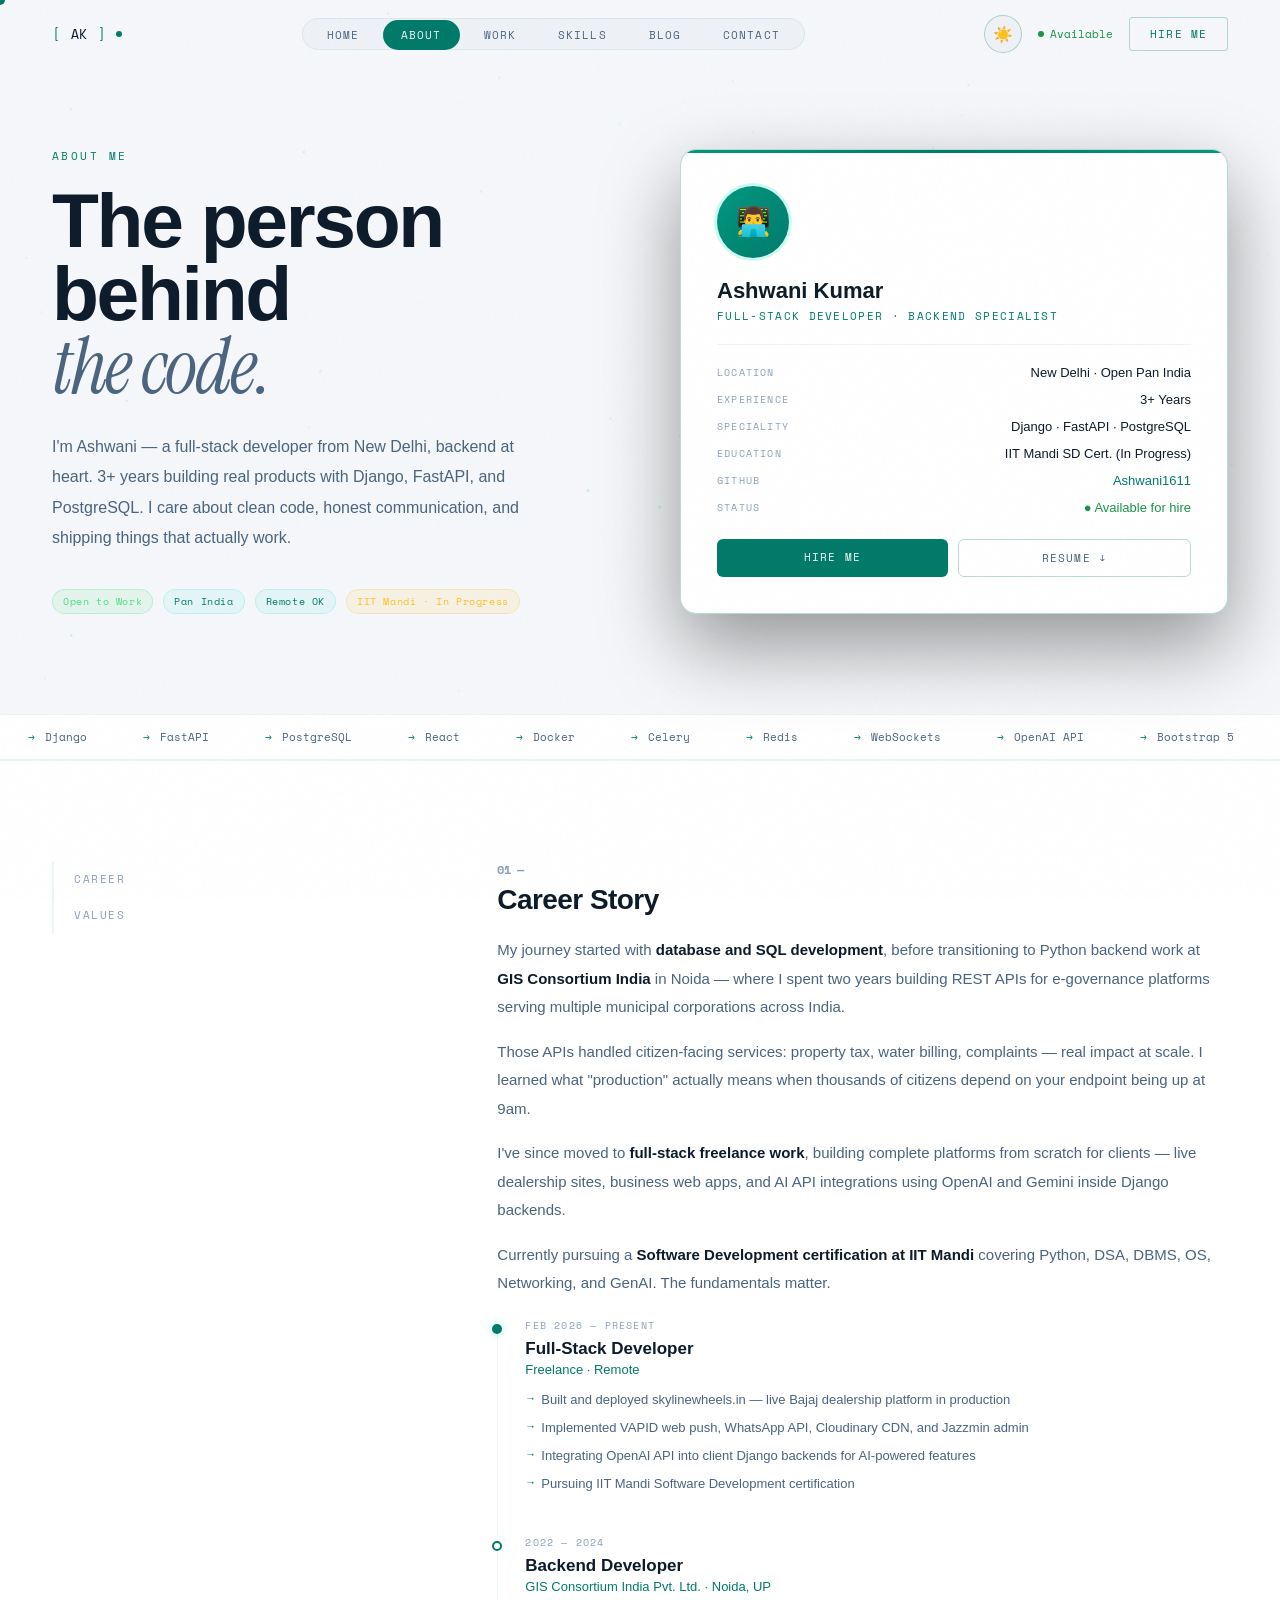
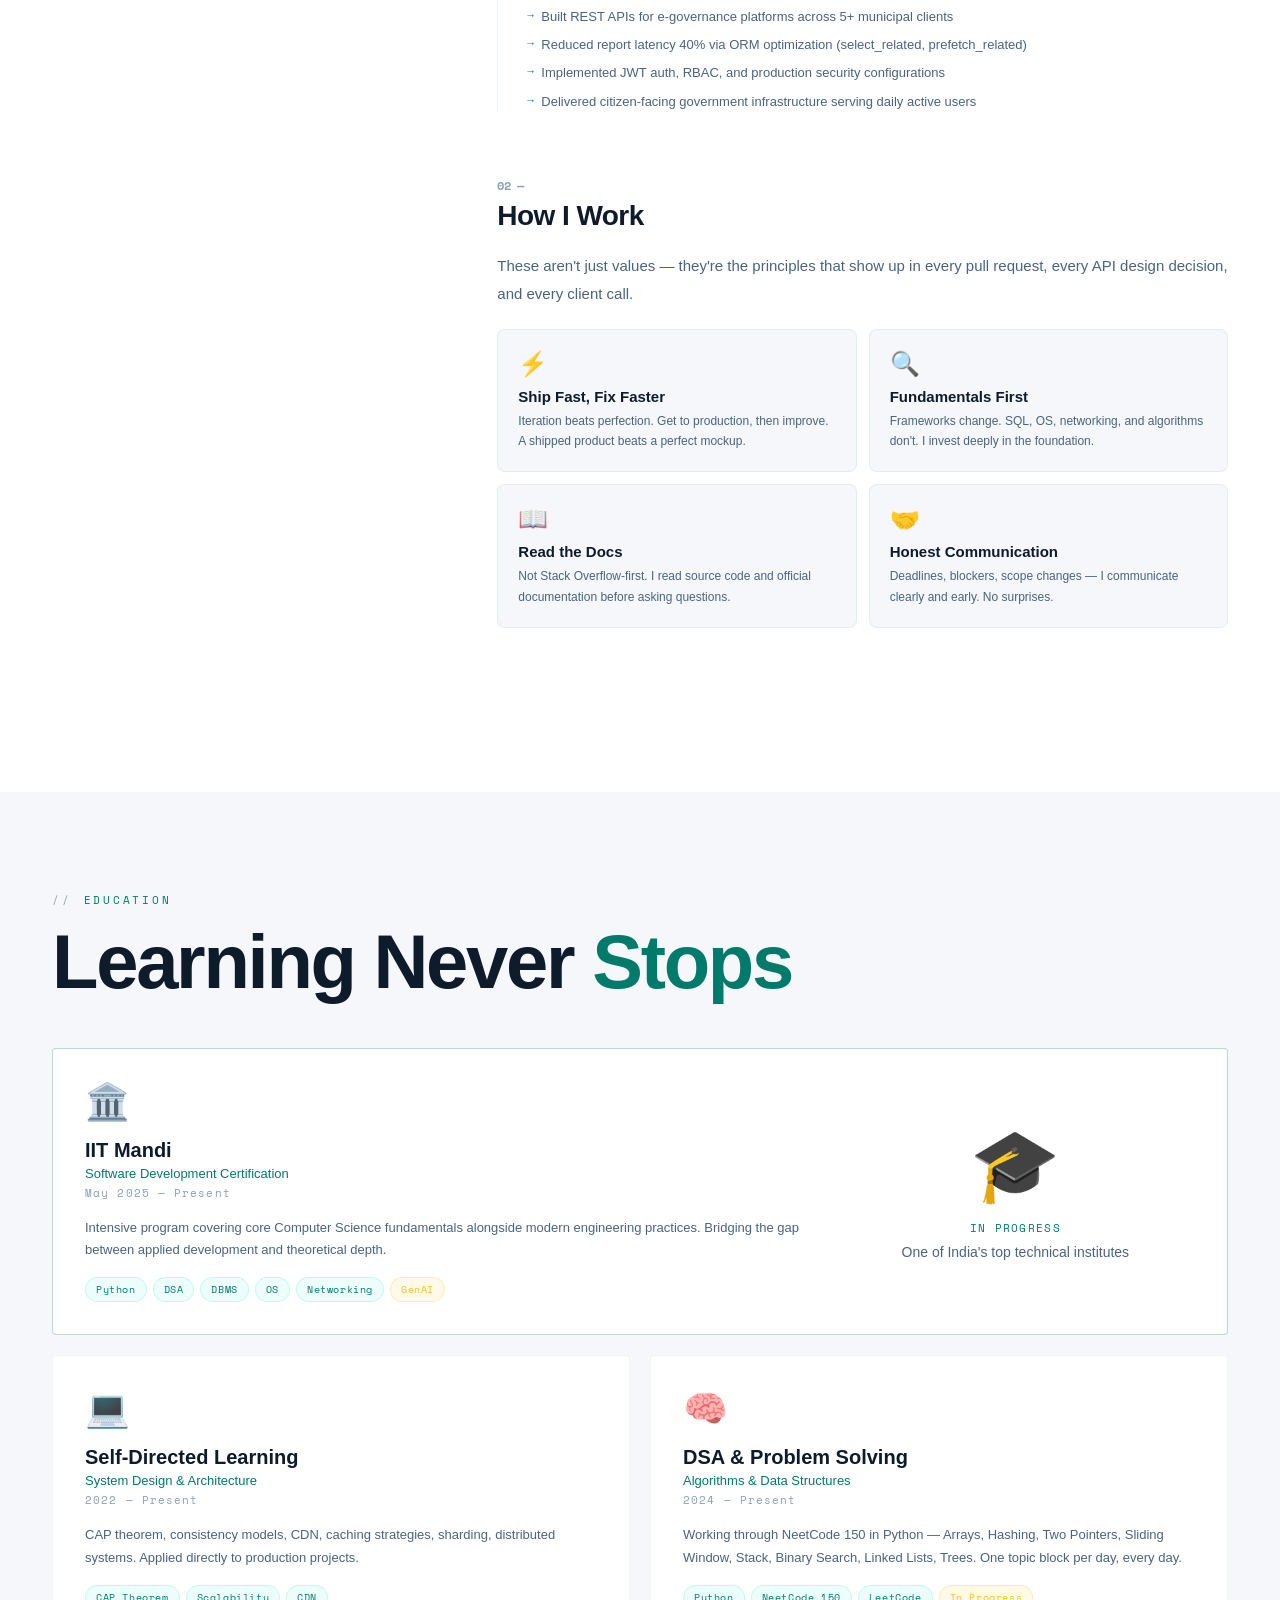
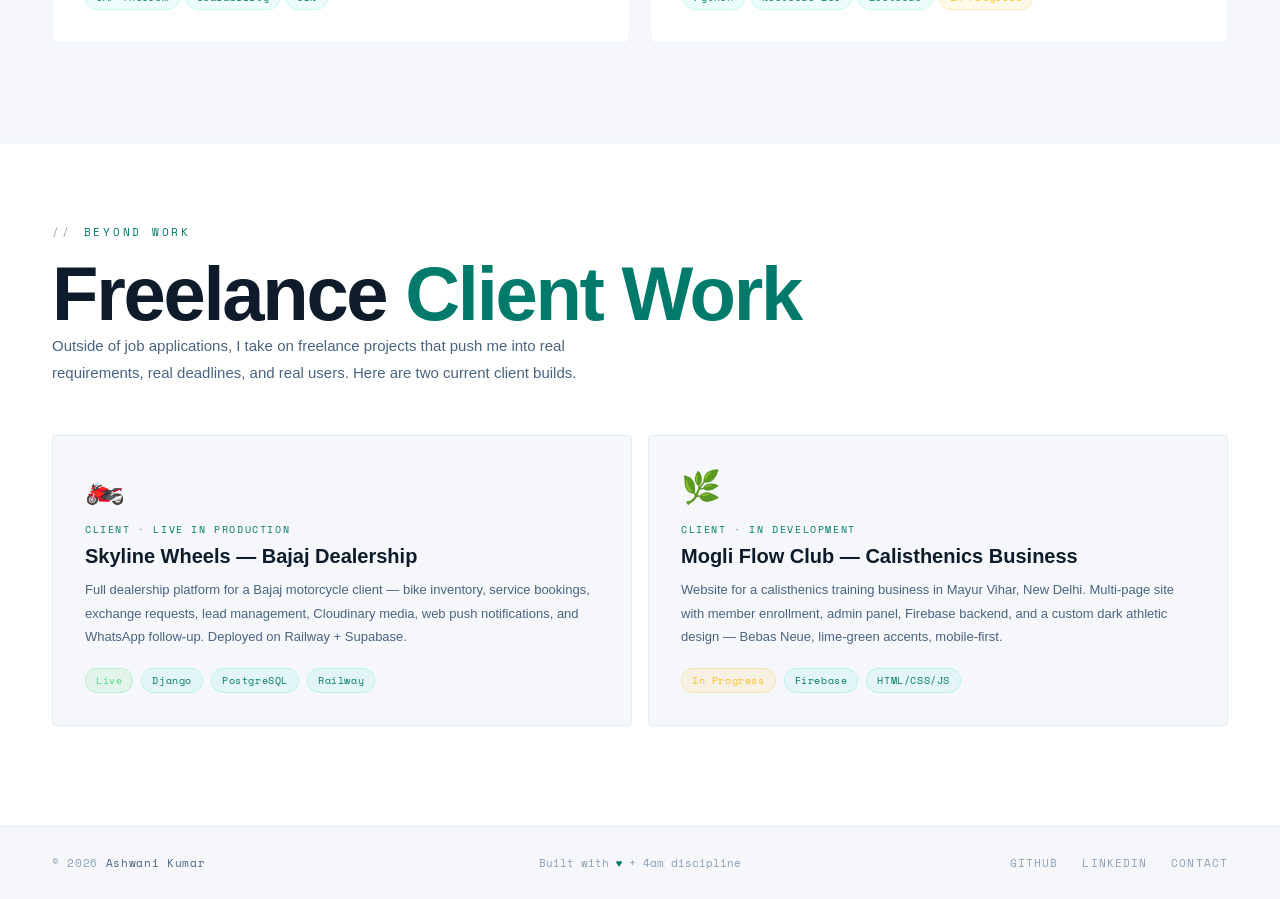
==== frontend/about.html @ ec97e27f "fix: add frontend files properly" ====
<!DOCTYPE html>
<html lang="en">
<head>
<meta charset="UTF-8">
<meta name="viewport" content="width=device-width,initial-scale=1.0">
<title>About — Ashwani Kumar</title>
<link rel="stylesheet" href="style.css">
<style>
main { position:relative; z-index:1; padding-top:68px; }

/* HERO */
#about-hero {
  padding:80px 52px 100px;
  display:grid; grid-template-columns:1fr 1fr;
  gap:80px; align-items:center;
  max-width:1300px; margin:0 auto;
  position:relative;
}
.about-hero-left .eyebrow {
  font-family:var(--font-mono); font-size:11px; color:var(--cyan);
  letter-spacing:.22em; text-transform:uppercase;
  margin-bottom:20px;
  opacity:0; animation:fadeUp .6s .1s forwards;
}
.about-hero-left h1 {
  font-family:var(--font-head); font-size:clamp(48px,6vw,78px);
  font-weight:900; line-height:.95; letter-spacing:-.03em;
  margin-bottom:28px;
  opacity:0; animation:fadeUp .7s .2s forwards;
}
.about-hero-left h1 .s {
  font-family:var(--font-serif); font-style:italic;
  font-weight:400; color:var(--text2);
}
.about-hero-left .lead {
  font-size:16px; color:var(--text2); line-height:1.9;
  margin-bottom:36px; max-width:480px;
  opacity:0; animation:fadeUp .7s .35s forwards;
}
.about-badges {
  display:flex; gap:10px; flex-wrap:wrap;
  opacity:0; animation:fadeUp .7s .5s forwards;
}

/* PROFILE CARD */
.profile-card {
  background:var(--c1); border:1px solid var(--border2);
  border-radius:16px; padding:36px;
  box-shadow:0 32px 80px rgba(0,0,0,.4);
  opacity:0; animation:fadeUp .9s .3s forwards;
  position:relative; overflow:hidden;
}
.profile-card::before {
  content:''; position:absolute; top:0; left:0; right:0; height:3px;
  background:linear-gradient(90deg,var(--cyan2),var(--cyan),var(--cyan2));
}
.profile-avatar {
  width:72px; height:72px; border-radius:50%;
  background:linear-gradient(135deg,var(--cyan2),var(--cyan));
  display:flex; align-items:center; justify-content:center;
  font-size:28px; margin-bottom:20px;
  box-shadow:0 0 0 3px rgba(0,229,192,.2);
}
.profile-name { font-family:var(--font-head); font-size:22px; font-weight:800; margin-bottom:4px; }
.profile-role { font-family:var(--font-mono); font-size:11px; color:var(--cyan); letter-spacing:.12em; margin-bottom:20px; }
.profile-divider { height:1px; background:var(--border3); margin:20px 0; }
.profile-row {
  display:flex; justify-content:space-between; align-items:center;
  margin-bottom:12px;
}
.profile-row .lbl { font-family:var(--font-mono); font-size:10px; color:var(--text3); letter-spacing:.12em; text-transform:uppercase; }
.profile-row .val { font-size:13px; color:var(--text); }
.profile-row .val a { color:var(--cyan); text-decoration:none; }
.profile-actions { display:flex; gap:10px; margin-top:24px; }
.profile-btn {
  flex:1; font-family:var(--font-mono); font-size:11px;
  letter-spacing:.1em; text-transform:uppercase;
  text-decoration:none; text-align:center; padding:10px;
  border-radius:6px; transition:.2s;
}
.profile-btn.primary { background:var(--cyan); color:var(--c0); }
.profile-btn.primary:hover { background:#fff; }
.profile-btn.secondary { border:1px solid var(--border2); color:var(--text2); }
.profile-btn.secondary:hover { border-color:var(--cyan); color:var(--cyan); }

/* STORY */
#story {
  padding:100px 52px;
  background:var(--c1);
  border-top:1px solid var(--border3);
}
.story-inner { max-width:1300px; margin:0 auto; display:grid; grid-template-columns:1fr 2fr; gap:80px; align-items:start; }
.story-nav { position:sticky; top:100px; }
.story-nav-item {
  font-family:var(--font-mono); font-size:11px; color:var(--text3);
  letter-spacing:.14em; text-transform:uppercase;
  padding:10px 0 10px 20px;
  border-left:2px solid var(--border3);
  cursor:none; transition:color .2s, border-color .2s;
  display:block; text-decoration:none;
}
.story-nav-item.active, .story-nav-item:hover { color:var(--cyan); border-color:var(--cyan); }

.story-content .block { margin-bottom:64px; }
.story-content .block-title {
  font-family:var(--font-head); font-size:28px; font-weight:800;
  margin-bottom:20px; letter-spacing:-.02em;
}
.story-content .block-title .num {
  font-family:var(--font-mono); font-size:12px; color:var(--text3);
  display:block; margin-bottom:6px;
}
.story-content p { font-size:15px; color:var(--text2); line-height:1.9; margin-bottom:16px; }
.story-content strong { color:var(--text); }


/* TIMELINE */
.exp-timeline { position:relative; padding-left:28px; margin-top:20px; }
.exp-timeline::before {
  content:''; position:absolute; left:0; top:8px; bottom:0;
  width:1px; background:var(--border3);
}
.exp-item { position:relative; margin-bottom:40px; }
.exp-item::before {
  content:''; position:absolute; left:-33px; top:6px;
  width:10px; height:10px; border-radius:50%;
  background:var(--c1); border:2px solid var(--cyan);
}
.exp-item.current::before { background:var(--cyan); box-shadow:0 0 10px rgba(0,229,192,.4); }
.exp-meta   { font-family:var(--font-mono); font-size:10px; color:var(--text3); letter-spacing:.12em; margin-bottom:6px; }
.exp-title  { font-family:var(--font-head); font-size:17px; font-weight:700; margin-bottom:3px; }
.exp-company{ font-size:13px; color:var(--cyan); margin-bottom:12px; }
.exp-points { list-style:none; display:flex; flex-direction:column; gap:6px; }
.exp-points li {
  font-size:13px; color:var(--text2); line-height:1.7;
  padding-left:16px; position:relative;
}
.exp-points li::before { content:'→'; position:absolute; left:0; color:var(--cyan); font-size:11px; }

/* VALUES */
.values-grid { display:grid; grid-template-columns:1fr 1fr; gap:12px; margin-top:20px; }
.value-card {
  background:var(--c0); border:1px solid var(--border3);
  padding:20px; border-radius:8px;
  transition:border-color .3s, transform .3s var(--ease);
}
.value-card:hover { border-color:var(--border2); transform:translateY(-2px); }
.value-icon  { font-size:24px; margin-bottom:10px; }
.value-title { font-family:var(--font-head); font-size:15px; font-weight:700; margin-bottom:6px; }
.value-desc  { font-size:12px; color:var(--text2); line-height:1.7; }

/* EDUCATION */
#education {
  padding:100px 52px;
  max-width:1300px; margin:0 auto;
}
.edu-grid { display:grid; grid-template-columns:1fr 1fr; gap:20px; margin-top:48px; }
.edu-card {
  background:var(--c1); border:1px solid var(--border3);
  padding:32px; position:relative; overflow:hidden;
  border-radius:4px;
  transition:border-color .3s, transform .3s var(--ease);
}
.edu-card:hover { border-color:var(--border2); transform:translateY(-3px); }
.edu-card.featured {
  border-color:var(--border2); grid-column:span 2;
  display:grid; grid-template-columns:2fr 1fr;
  gap:32px; align-items:center;
}
.edu-card::after {
  content:''; position:absolute; bottom:0; left:0; right:0; height:2px;
  background:linear-gradient(90deg,var(--cyan2),var(--cyan));
  transform:scaleX(0); transform-origin:left;
  transition:transform .4s var(--ease);
}
.edu-card:hover::after { transform:scaleX(1); }
.edu-logo    { font-size:36px; margin-bottom:16px; }
.edu-inst    { font-family:var(--font-head); font-size:20px; font-weight:800; margin-bottom:4px; }
.edu-degree  { font-size:13px; color:var(--cyan); margin-bottom:4px; }
.edu-year    { font-family:var(--font-mono); font-size:11px; color:var(--text3); letter-spacing:.1em; margin-bottom:16px; }
.edu-desc    { font-size:13px; color:var(--text2); line-height:1.7; }
.edu-subjects{ display:flex; flex-wrap:wrap; gap:6px; margin-top:16px; }

/* BEYOND CODE — freelance client projects ---------------------------------- */
#beyond {
  padding:80px 52px 100px;
  background:var(--c1);
  border-top:1px solid var(--border3);
}
.beyond-inner { max-width:1300px; margin:0 auto; }
.beyond-grid  { display:grid; grid-template-columns:1fr 1fr; gap:16px; margin-top:48px; }
.beyond-card  {
  background:var(--c0); border:1px solid var(--border3);
  padding:32px; border-radius:4px;
  transition:border-color .3s, transform .3s var(--ease);
  position:relative; overflow:hidden;
}
.beyond-card::before {
  content:''; position:absolute; top:0; left:0; right:0; height:2px;
  background:linear-gradient(90deg, transparent, var(--cyan), transparent);
  transform:scaleX(0); transform-origin:left;
  transition:transform .4s var(--ease);
}
.beyond-card:hover::before { transform:scaleX(1); }
.beyond-card:hover { border-color:var(--border2); transform:translateY(-2px); }
.beyond-icon  { font-size:32px; margin-bottom:16px; }
.beyond-client{ font-family:var(--font-mono); font-size:10px; color:var(--cyan); letter-spacing:.16em; text-transform:uppercase; margin-bottom:8px; }
.beyond-title { font-family:var(--font-head); font-size:20px; font-weight:800; margin-bottom:10px; }
.beyond-desc  { font-size:13px; color:var(--text2); line-height:1.8; margin-bottom:20px; }

/* pill colour variants */
.pill.green { background:rgba(74,222,128,.1); color:#4ade80; border-color:rgba(74,222,128,.25); }
.pill.amber { background:rgba(251,191,36,.1); color:#fbbf24; border-color:rgba(251,191,36,.25); }

/* ── RESPONSIVE ── */
@media(max-width:1000px){
  #about-hero { grid-template-columns:1fr; }
  .story-inner { grid-template-columns:1fr; }
  .story-nav   { display:none; }
  .edu-grid    { grid-template-columns:1fr; }
  .edu-card.featured { grid-column:span 1; grid-template-columns:1fr; }
  .beyond-grid { grid-template-columns:1fr; }
  #about-hero,#story,#education,#beyond { padding-left:20px; padding-right:20px; }
  .values-grid { grid-template-columns:1fr; }
}
@keyframes fadeUp { from{opacity:0;transform:translateY(18px)} to{opacity:1;transform:none} }
</style>
</head>
<body>
<div id="cursor"></div>
<div id="cursor-ring"></div>
<div id="scroll-progress"></div>
<div id="page-transition"></div>
<div id="pt-label"></div>
<canvas id="bg-canvas"></canvas>

<nav id="nav">
  <a href="index.html" class="nav-logo">
    <span class="logo-bracket">[</span>AK<span class="logo-bracket">]</span>
    <div class="logo-dot"></div>
  </a>
  <ul class="nav-center">
    <li><a href="index.html">Home</a></li>
    <li><a href="about.html">About</a></li>
    <li><a href="work.html">Work</a></li>
    <li><a href="skills.html">Skills</a></li>
    <li><a href="blog.html">Blog</a></li>
    <li><a href="contact.html">Contact</a></li>
  </ul>
  <div class="nav-right">
    <span class="nav-avail">Available</span>
    <a href="contact.html" class="nav-hire">Hire Me</a>
  </div>
  <button class="nav-hamburger" id="hamburger" aria-label="Menu">
    <span></span><span></span><span></span>
  </button>
</nav>
<div id="mobile-menu">
  <a href="index.html">Home</a>
  <a href="about.html">About</a>
  <a href="work.html">Work</a>
  <a href="skills.html">Skills</a>
  <a href="blog.html">Blog</a>
  <a href="contact.html">Contact</a>
</div>

<main>

<!-- HERO -->
<section id="about-hero">
  <div class="about-hero-left">
    <div class="eyebrow">About Me</div>
    <h1>The person<br>behind<br><span class="s">the code.</span></h1>
    <p class="lead">
      I'm Ashwani — a full-stack developer from New Delhi, backend at heart.
      3+ years building real products with Django, FastAPI, and PostgreSQL.
      I care about clean code, honest communication, and shipping things that actually work.
    </p>
    <div class="about-badges">
      <span class="pill green">Open to Work</span>
      <span class="pill">Pan India</span>
      <span class="pill">Remote OK</span>
      <span class="pill amber">IIT Mandi · In Progress</span>
    </div>
  </div>

  <div class="profile-card">
    <div class="profile-avatar">👨‍💻</div>
    <div class="profile-name">Ashwani Kumar</div>
    <div class="profile-role">FULL-STACK DEVELOPER · BACKEND SPECIALIST</div>
    <div class="profile-divider"></div>
    <div class="profile-row"><span class="lbl">Location</span><span class="val">New Delhi · Open Pan India</span></div>
    <div class="profile-row"><span class="lbl">Experience</span><span class="val">3+ Years</span></div>
    <div class="profile-row"><span class="lbl">Speciality</span><span class="val">Django · FastAPI · PostgreSQL</span></div>
    <div class="profile-row"><span class="lbl">Education</span><span class="val">IIT Mandi SD Cert. (In Progress)</span></div>
    <div class="profile-row"><span class="lbl">GitHub</span><span class="val"><a href="https://github.com/Ashwani1611" target="_blank" rel="noopener">Ashwani1611</a></span></div>
    <div class="profile-row"><span class="lbl">Status</span><span class="val" style="color:var(--green)">● Available for hire</span></div>
    <div class="profile-actions">
      <a href="contact.html" class="profile-btn primary">Hire Me</a>
      <a href="#" class="profile-btn secondary" download>Resume ↓</a>
    </div>
  </div>
</section>

<!-- TICKER -->
<div class="ticker-wrap">
  <div class="ticker-track" id="ticker"></div>
</div>

<!-- STORY -->
<section id="story">
  <div class="story-inner">
    <nav class="story-nav reveal-left">
      <a href="#career"  class="story-nav-item active">Career</a>
      <a href="#values"  class="story-nav-item">Values</a>
    </nav>

    <div class="story-content">

      <!-- CAREER -->
      <div class="block reveal" id="career">
        <div class="block-title"><span class="num">01 —</span>Career Story</div>
        <p>My journey started with <strong>database and SQL development</strong>, before transitioning to Python backend work at <strong>GIS Consortium India</strong> in Noida — where I spent two years building REST APIs for e-governance platforms serving multiple municipal corporations across India.</p>
        <p>Those APIs handled citizen-facing services: property tax, water billing, complaints — real impact at scale. I learned what "production" actually means when thousands of citizens depend on your endpoint being up at 9am.</p>
        <p>I've since moved to <strong>full-stack freelance work</strong>, building complete platforms from scratch for clients — live dealership sites, business web apps, and AI API integrations using OpenAI and Gemini inside Django backends.</p>
        <p>Currently pursuing a <strong>Software Development certification at IIT Mandi</strong> covering Python, DSA, DBMS, OS, Networking, and GenAI. The fundamentals matter.</p>

        <div class="exp-timeline">
          <div class="exp-item current">
            <div class="exp-meta">FEB 2026 — PRESENT</div>
            <div class="exp-title">Full-Stack Developer</div>
            <div class="exp-company">Freelance · Remote</div>
            <ul class="exp-points">
              <li>Built and deployed skylinewheels.in — live Bajaj dealership platform in production</li>
              <li>Implemented VAPID web push, WhatsApp API, Cloudinary CDN, and Jazzmin admin</li>
              <li>Integrating OpenAI API into client Django backends for AI-powered features</li>
              <li>Pursuing IIT Mandi Software Development certification</li>
            </ul>
          </div>
          <div class="exp-item">
            <div class="exp-meta">2022 — 2024</div>
            <div class="exp-title">Backend Developer</div>
            <div class="exp-company">GIS Consortium India Pvt. Ltd. · Noida, UP</div>
            <ul class="exp-points">
              <li>Built REST APIs for e-governance platforms across 5+ municipal clients</li>
              <li>Reduced report latency 40% via ORM optimization (select_related, prefetch_related)</li>
              <li>Implemented JWT auth, RBAC, and production security configurations</li>
              <li>Delivered citizen-facing government infrastructure serving daily active users</li>
            </ul>
          </div>
        </div>
      </div>

      <!-- VALUES -->
      <div class="block reveal" id="values" data-delay="80">
        <div class="block-title"><span class="num">02 —</span>How I Work</div>
        <p>These aren't just values — they're the principles that show up in every pull request, every API design decision, and every client call.</p>
        <div class="values-grid">
          <div class="value-card">
            <div class="value-icon">⚡</div>
            <div class="value-title">Ship Fast, Fix Faster</div>
            <div class="value-desc">Iteration beats perfection. Get to production, then improve. A shipped product beats a perfect mockup.</div>
          </div>
          <div class="value-card">
            <div class="value-icon">🔍</div>
            <div class="value-title">Fundamentals First</div>
            <div class="value-desc">Frameworks change. SQL, OS, networking, and algorithms don't. I invest deeply in the foundation.</div>
          </div>
          <div class="value-card">
            <div class="value-icon">📖</div>
            <div class="value-title">Read the Docs</div>
            <div class="value-desc">Not Stack Overflow-first. I read source code and official documentation before asking questions.</div>
          </div>
          <div class="value-card">
            <div class="value-icon">🤝</div>
            <div class="value-title">Honest Communication</div>
            <div class="value-desc">Deadlines, blockers, scope changes — I communicate clearly and early. No surprises.</div>
          </div>
        </div>
      </div>

    </div>
  </div>
</section>

<!-- EDUCATION -->
<section id="education">
  <div class="section-tag reveal">Education</div>
  <h2 class="big-title reveal" data-delay="80">Learning Never <span class="c">Stops</span></h2>
  <div class="edu-grid">

    <div class="edu-card featured reveal">
      <div>
        <div class="edu-logo">🏛️</div>
        <div class="edu-inst">IIT Mandi</div>
        <div class="edu-degree">Software Development Certification</div>
        <div class="edu-year">May 2025 — Present</div>
        <div class="edu-desc">Intensive program covering core Computer Science fundamentals alongside modern engineering practices. Bridging the gap between applied development and theoretical depth.</div>
        <div class="edu-subjects">
          <span class="pill">Python</span>
          <span class="pill">DSA</span>
          <span class="pill">DBMS</span>
          <span class="pill">OS</span>
          <span class="pill">Networking</span>
          <span class="pill amber">GenAI</span>
        </div>
      </div>
      <div style="text-align:center; padding:20px;">
        <div style="font-size:72px; margin-bottom:12px;">🎓</div>
        <div style="font-family:var(--font-mono); font-size:11px; color:var(--cyan); letter-spacing:.12em;">IN PROGRESS</div>
        <div style="font-family:var(--font-head); font-size:14px; color:var(--text2); margin-top:8px;">One of India's top technical institutes</div>
      </div>
    </div>

    <div class="edu-card reveal" data-delay="80">
      <div class="edu-logo">💻</div>
      <div class="edu-inst">Self-Directed Learning</div>
      <div class="edu-degree">System Design & Architecture</div>
      <div class="edu-year">2022 — Present</div>
      <div class="edu-desc">CAP theorem, consistency models, CDN, caching strategies, sharding, distributed systems. Applied directly to production projects.</div>
      <div class="edu-subjects">
        <span class="pill">CAP Theorem</span>
        <span class="pill">Scalability</span>
        <span class="pill">CDN</span>
      </div>
    </div>

    <div class="edu-card reveal" data-delay="160">
      <div class="edu-logo">🧠</div>
      <div class="edu-inst">DSA & Problem Solving</div>
      <div class="edu-degree">Algorithms & Data Structures</div>
      <div class="edu-year">2024 — Present</div>
      <div class="edu-desc">Working through NeetCode 150 in Python — Arrays, Hashing, Two Pointers, Sliding Window, Stack, Binary Search, Linked Lists, Trees. One topic block per day, every day.</div>
      <div class="edu-subjects">
        <span class="pill">Python</span>
        <span class="pill">NeetCode 150</span>
        <span class="pill">LeetCode</span>
        <span class="pill amber">In Progress</span>
      </div>
    </div>

  </div>
</section>

<!-- BEYOND CODE — freelance client projects -->
<section id="beyond">
  <div class="beyond-inner">
    <div class="section-tag reveal">Beyond Work</div>
    <h2 class="big-title reveal" data-delay="80">Freelance <span class="c">Client Work</span></h2>
    <p class="reveal" data-delay="120" style="max-width:600px; font-size:15px; color:var(--text2); line-height:1.85; margin-bottom:0;">
      Outside of job applications, I take on freelance projects that push me into real requirements, real deadlines, and real users. Here are two current client builds.
    </p>
    <div class="beyond-grid">

      <div class="beyond-card reveal" data-delay="80">
        <div class="beyond-icon">🏍️</div>
        <div class="beyond-client">Client · Live in Production</div>
        <div class="beyond-title">Skyline Wheels — Bajaj Dealership</div>
        <p class="beyond-desc">
          Full dealership platform for a Bajaj motorcycle client — bike inventory, service bookings,
          exchange requests, lead management, Cloudinary media, web push notifications, and WhatsApp
          follow-up. Deployed on Railway + Supabase.
        </p>
        <div style="display:flex; gap:8px; flex-wrap:wrap;">
          <span class="pill green">Live</span>
          <span class="pill">Django</span>
          <span class="pill">PostgreSQL</span>
          <span class="pill">Railway</span>
        </div>
      </div>

      <div class="beyond-card reveal" data-delay="160">
        <div class="beyond-icon">🌿</div>
        <div class="beyond-client">Client · In Development</div>
        <div class="beyond-title">Mogli Flow Club — Calisthenics Business</div>
        <p class="beyond-desc">
          Website for a calisthenics training business in Mayur Vihar, New Delhi. Multi-page site
          with member enrollment, admin panel, Firebase backend, and a custom dark athletic
          design — Bebas Neue, lime-green accents, mobile-first.
        </p>
        <div style="display:flex; gap:8px; flex-wrap:wrap;">
          <span class="pill amber">In Progress</span>
          <span class="pill">Firebase</span>
          <span class="pill">HTML/CSS/JS</span>
        </div>
      </div>

    </div>
  </div>
</section>

</main>

<footer>
  <div class="footer-left">© 2026 <span>Ashwani Kumar</span></div>
  <div class="footer-center">Built with <span>♥</span> + 4am discipline</div>
  <div class="footer-right">
    <a href="https://github.com/Ashwani1611" target="_blank" rel="noopener">GitHub</a>
    <a href="https://linkedin.com/in/ashwani-kumar" target="_blank" rel="noopener">LinkedIn</a>
    <a href="contact.html">Contact</a>
  </div>
</footer>

<script src="main.js"></script>
<script>
const techs = [
  'Django','FastAPI','PostgreSQL','React','Docker',
  'Celery','Redis','WebSockets','OpenAI API',
  'Bootstrap 5','Railway','Supabase','Cloudinary','IIT Mandi'
];
const t = document.getElementById('ticker');
const html = [...techs,...techs,...techs,...techs]
  .map(x => `<div class="ticker-item"><span class="sep">→</span>${x}</div>`)
  .join('');
t.innerHTML = html + html;

// Story nav active scroll
const blocks   = document.querySelectorAll('.block');
const navItems = document.querySelectorAll('.story-nav-item');
window.addEventListener('scroll', () => {
  let cur = '';
  blocks.forEach(b => { if (window.scrollY >= b.offsetTop - 160) cur = b.id; });
  navItems.forEach(n => n.classList.toggle('active', n.getAttribute('href') === '#' + cur));
});
</script>
</body>
</html>
---- frontend/style.css ----
/* ═══════════════════════════════════════
   ASHWANI KUMAR — PORTFOLIO v4
   style.css — Shared Design System
═══════════════════════════════════════ */

@import url('https://fonts.googleapis.com/css2?family=Cabinet+Grotesk:wght@300;400;500;700;800;900&family=Space+Mono:ital,wght@0,400;0,700;1,400&family=Instrument+Serif:ital@0;1&display=swap');

/* ── DARK THEME (default) ── */
:root {
  --c0: #05080c;
  --c1: #0b1018;
  --c2: #141c26;
  --c3: #1e2a38;
  --c4: #2c3e52;
  --text: #dce8f5;
  --text2: #7a9ab5;
  --text3: #3d5568;
  --cyan: #00e5c0;
  --cyan2: #00b89a;
  --amber: #f4b942;
  --red: #f05f7a;
  --green: #4ade80;
  --border: rgba(0,229,192,.1);
  --border2: rgba(0,229,192,.22);
  --border3: rgba(0,229,192,.06);
  --glow: 0 0 40px rgba(0,229,192,.12);
  --nav-bg: rgba(5,8,12,.88);
  --shadow: 0 8px 32px rgba(0,0,0,.4);
  --font-head: 'Cabinet Grotesk', sans-serif;
  --font-mono: 'Space Mono', monospace;
  --font-serif: 'Instrument Serif', serif;
  --font-body: 'Cabinet Grotesk', sans-serif;
  --ease: cubic-bezier(.16,1,.3,1);
  --ease2: cubic-bezier(.4,0,.2,1);
}

/* ── LIGHT THEME ── */
[data-theme="light"] {
  --c0: #f5f7fa;
  --c1: #ffffff;
  --c2: #eef1f6;
  --c3: #dde3ed;
  --c4: #c8d2e0;
  --text: #0d1b2a;
  --text2: #4a6480;
  --text3: #8aa0b8;
  --cyan: #007a6a;
  --cyan2: #009980;
  --amber: #c47d00;
  --red: #c0294a;
  --green: #1a9447;
  --border: rgba(0,122,106,.12);
  --border2: rgba(0,122,106,.28);
  --border3: rgba(0,122,106,.08);
  --glow: 0 0 40px rgba(0,122,106,.1);
  --nav-bg: rgba(245,247,250,.92);
  --shadow: 0 8px 32px rgba(0,0,0,.1);
}

/* ── AUTO: follow system preference unless manually overridden ── */
@media (prefers-color-scheme: light) {
  :root:not([data-theme="dark"]) {
    --c0: #f5f7fa;
    --c1: #ffffff;
    --c2: #eef1f6;
    --c3: #dde3ed;
    --c4: #c8d2e0;
    --text: #0d1b2a;
    --text2: #4a6480;
    --text3: #8aa0b8;
    --cyan: #007a6a;
    --cyan2: #009980;
    --amber: #c47d00;
    --red: #c0294a;
    --green: #1a9447;
    --border: rgba(0,122,106,.12);
    --border2: rgba(0,122,106,.28);
    --border3: rgba(0,122,106,.08);
    --glow: 0 0 40px rgba(0,122,106,.1);
    --nav-bg: rgba(245,247,250,.92);
    --shadow: 0 8px 32px rgba(0,0,0,.1);
  }
}

*, *::before, *::after { margin:0; padding:0; box-sizing:border-box; }
html { scroll-behavior: smooth; font-size: 16px; }

body {
  background: var(--c0);
  color: var(--text);
  font-family: var(--font-body);
  cursor: none;
  overflow-x: hidden;
  min-height: 100vh;
  transition: background .35s var(--ease2), color .35s var(--ease2);
}

/* ── NOISE OVERLAY ── */
body::before {
  content: '';
  position: fixed; inset: 0;
  background-image: url("data:image/svg+xml,%3Csvg viewBox='0 0 256 256' xmlns='http://www.w3.org/2000/svg'%3E%3Cfilter id='n'%3E%3CfeTurbulence type='fractalNoise' baseFrequency='0.9' numOctaves='4' stitchTiles='stitch'/%3E%3C/filter%3E%3Crect width='100%25' height='100%25' filter='url(%23n)' opacity='1'/%3E%3C/svg%3E");
  opacity: .018;
  pointer-events: none;
  z-index: 9999;
}

/* ── SCROLLBAR ── */
::-webkit-scrollbar { width: 4px; }
::-webkit-scrollbar-track { background: var(--c0); }
::-webkit-scrollbar-thumb { background: var(--cyan2); border-radius: 2px; }

/* ── CURSOR ── */
#cursor {
  position: fixed; width:10px; height:10px;
  background: var(--cyan); border-radius:50%;
  pointer-events: none; z-index:99999;
  transform:translate(-50%,-50%);
  transition: transform .1s, background .2s, width .2s, height .2s;
  mix-blend-mode: multiply;
}
[data-theme="dark"] #cursor,
@media (prefers-color-scheme: dark) { #cursor { mix-blend-mode: screen; } }
#cursor.hover { width:6px; height:6px; background:#fff; }
#cursor-ring {
  position: fixed; width:44px; height:44px;
  border: 1px solid rgba(0,229,192,.45);
  border-radius:50%;
  pointer-events:none; z-index:99998;
  transform:translate(-50%,-50%);
  transition: width .35s var(--ease), height .35s var(--ease), border-color .35s, opacity .35s;
}
#cursor-ring.hover { width:64px; height:64px; border-color: var(--cyan); }
#cursor-ring.click { width:28px; height:28px; }

/* ── PAGE TRANSITION ── */
#page-transition {
  position: fixed; inset:0;
  background: var(--c0);
  z-index:99997;
  transform-origin: bottom;
  transform: scaleY(0);
  pointer-events:none;
}
#pt-label {
  position:fixed; bottom:48px; left:50%;
  transform:translateX(-50%);
  font-family:var(--font-mono); font-size:11px;
  color:var(--cyan); letter-spacing:.2em;
  text-transform:uppercase;
  z-index:99998; opacity:0;
  pointer-events:none;
}

/* ── CANVAS BG ── */
#bg-canvas {
  position: fixed; inset:0; z-index:0;
  pointer-events:none; opacity:.5;
}

/* ── SCROLL PROGRESS ── */
#scroll-progress {
  position: fixed; top:0; left:0; height:2px;
  background: linear-gradient(90deg, var(--cyan2), var(--cyan));
  z-index:10001; width:0%;
  transition: width .1s linear;
}

/* ── NAV ── */
#nav {
  position:fixed; top:0; left:0; right:0;
  z-index:1000; height:68px;
  padding:0 52px;
  display:flex; align-items:center; justify-content:space-between;
  transition: background .4s, backdrop-filter .4s, border-bottom .4s;
}
#nav.solid {
  background: var(--nav-bg);
  backdrop-filter: blur(24px);
  border-bottom: 1px solid var(--border3);
}
.nav-logo {
  font-family:var(--font-mono); font-size:13px;
  color:var(--text); text-decoration:none;
  display:flex; align-items:center; gap:10px;
  letter-spacing:.04em;
}
.nav-logo .logo-bracket { color:var(--cyan); }
.nav-logo .logo-dot {
  width:6px; height:6px; background:var(--cyan);
  border-radius:50%; animation:pulse-dot 2s infinite;
}
@keyframes pulse-dot {
  0%,100%{box-shadow:0 0 0 0 rgba(0,229,192,.5)}
  50%{box-shadow:0 0 0 5px rgba(0,229,192,0)}
}
.nav-center {
  display:flex; gap:6px; list-style:none;
  background: var(--c2);
  border: 1px solid var(--border3);
  border-radius:100px; padding:6px;
  transition: background .35s;
}
.nav-center a {
  font-family:var(--font-mono); font-size:11px;
  color:var(--text2); text-decoration:none;
  padding:7px 18px; border-radius:100px;
  letter-spacing:.1em; text-transform:uppercase;
  transition:color .2s, background .2s;
  white-space:nowrap;
}
.nav-center a.active, .nav-center a:hover {
  color:var(--c0); background:var(--cyan);
}
.nav-right { display:flex; align-items:center; gap:16px; }
.nav-avail {
  font-family:var(--font-mono); font-size:11px;
  color:var(--green); display:flex; align-items:center; gap:6px;
}
.nav-avail::before {
  content:''; width:6px; height:6px;
  background:var(--green); border-radius:50%;
  animation:pulse-dot2 2s infinite;
}
@keyframes pulse-dot2 {
  0%,100%{box-shadow:0 0 0 0 rgba(74,222,128,.5)}
  50%{box-shadow:0 0 0 4px rgba(74,222,128,0)}
}
.nav-hire {
  font-family:var(--font-mono); font-size:11px;
  color:var(--cyan); border:1px solid var(--border2);
  padding:8px 20px; text-decoration:none;
  letter-spacing:.1em; text-transform:uppercase;
  border-radius:3px;
  transition: background .2s, color .2s;
}
.nav-hire:hover { background:var(--cyan); color:var(--c0); }

/* ── THEME TOGGLE BUTTON ── */
#theme-toggle {
  width:38px; height:38px;
  background: var(--c2);
  border: 1px solid var(--border2);
  border-radius:50%;
  display:flex; align-items:center; justify-content:center;
  cursor:none;
  transition: background .25s, border-color .25s, transform .2s;
  flex-shrink:0;
  position:relative; overflow:hidden;
}
#theme-toggle:hover { border-color:var(--cyan); transform:rotate(20deg); }
#theme-toggle .icon-sun,
#theme-toggle .icon-moon {
  position:absolute;
  font-size:16px;
  transition: opacity .3s, transform .4s var(--ease);
}
#theme-toggle .icon-sun  { opacity:0; transform:rotate(90deg) scale(.5); }
#theme-toggle .icon-moon { opacity:1; transform:rotate(0)  scale(1);   }

[data-theme="light"] #theme-toggle .icon-sun  { opacity:1; transform:rotate(0) scale(1); }
[data-theme="light"] #theme-toggle .icon-moon { opacity:0; transform:rotate(-90deg) scale(.5); }

@media (prefers-color-scheme: light) {
  :root:not([data-theme="dark"]) #theme-toggle .icon-sun  { opacity:1; transform:rotate(0) scale(1); }
  :root:not([data-theme="dark"]) #theme-toggle .icon-moon { opacity:0; transform:rotate(-90deg) scale(.5); }
}

/* hamburger */
.nav-hamburger {
  display:none; flex-direction:column; gap:5px;
  cursor:none; padding:8px; background:none; border:none;
}
.nav-hamburger span { display:block; width:22px; height:1.5px; background:var(--text); transition:.3s; }
.nav-hamburger.open span:nth-child(1) { transform:translateY(6.5px) rotate(45deg); }
.nav-hamburger.open span:nth-child(2) { opacity:0; }
.nav-hamburger.open span:nth-child(3) { transform:translateY(-6.5px) rotate(-45deg); }

/* mobile menu */
#mobile-menu {
  display:none; position:fixed; inset:0;
  background:var(--c0); z-index:999;
  flex-direction:column; align-items:center; justify-content:center; gap:32px;
  transition: background .35s;
}
#mobile-menu.open { display:flex; }
#mobile-menu a {
  font-family:var(--font-head); font-size:40px; font-weight:800;
  color:var(--text); text-decoration:none; letter-spacing:-.02em;
  transition:color .2s;
}
#mobile-menu a:hover { color:var(--cyan); }

/* ── FOOTER ── */
footer {
  border-top: 1px solid var(--border3);
  padding: 28px 52px;
  display:flex; align-items:center; justify-content:space-between;
  position:relative; z-index:1;
  background: var(--c0);
  transition: background .35s;
}
.footer-left {
  font-family:var(--font-mono); font-size:11px;
  color:var(--text3); letter-spacing:.06em;
}
.footer-left span { color:var(--text2); }
.footer-right { display:flex; gap:24px; }
.footer-right a {
  font-family:var(--font-mono); font-size:11px;
  color:var(--text3); text-decoration:none;
  letter-spacing:.1em; text-transform:uppercase;
  transition:color .2s;
}
.footer-right a:hover { color:var(--cyan); }
.footer-center {
  font-family:var(--font-mono); font-size:11px;
  color:var(--text3);
  position:absolute; left:50%; transform:translateX(-50%);
}
.footer-center span { color:var(--cyan); }

/* ── SHARED COMPONENTS ── */
.section-tag {
  font-family:var(--font-mono); font-size:11px;
  color:var(--cyan); letter-spacing:.25em; text-transform:uppercase;
  display:flex; align-items:center; gap:12px; margin-bottom:16px;
}
.section-tag::before { content:'//'; color:var(--text3); }

.big-title {
  font-family:var(--font-head); font-size:clamp(40px,6vw,76px);
  font-weight:900; line-height:1; letter-spacing:-.03em;
}
.big-title .c { color:var(--cyan); }
.big-title .s { color:var(--text2); font-style:italic; font-family:var(--font-serif); }

.reveal {
  opacity:0; transform:translateY(28px);
  transition:opacity .8s var(--ease), transform .8s var(--ease);
}
.reveal.in { opacity:1; transform:none; }

.reveal-left {
  opacity:0; transform:translateX(-28px);
  transition:opacity .8s var(--ease), transform .8s var(--ease);
}
.reveal-left.in { opacity:1; transform:none; }

.reveal-right {
  opacity:0; transform:translateX(28px);
  transition:opacity .8s var(--ease), transform .8s var(--ease);
}
.reveal-right.in { opacity:1; transform:none; }

/* ── GRID LINES BACKGROUND ── */
.grid-bg {
  position:absolute; inset:0; z-index:0;
  background-image: linear-gradient(var(--border3) 1px, transparent 1px),
                    linear-gradient(90deg, var(--border3) 1px, transparent 1px);
  background-size:48px 48px;
  pointer-events:none;
}

/* ── PILL TAG ── */
.pill {
  font-family:var(--font-mono); font-size:10px;
  color:var(--cyan); background:rgba(0,229,192,.07);
  border:1px solid rgba(0,229,192,.18);
  padding:4px 10px; border-radius:100px;
  letter-spacing:.06em; white-space:nowrap;
}
[data-theme="light"] .pill,
@media (prefers-color-scheme: light) { :root:not([data-theme="dark"]) .pill {
  background:rgba(0,122,106,.07); border-color:rgba(0,122,106,.2);
} }
.pill.amber { color:var(--amber); background:rgba(244,185,66,.07); border-color:rgba(244,185,66,.18); }
.pill.red   { color:var(--red);   background:rgba(240,95,122,.07);  border-color:rgba(240,95,122,.18); }
.pill.green { color:var(--green); background:rgba(74,222,128,.07);  border-color:rgba(74,222,128,.18); }

/* ── BTN ── */
.btn {
  display:inline-flex; align-items:center; gap:10px;
  font-family:var(--font-mono); font-size:12px;
  letter-spacing:.1em; text-transform:uppercase;
  text-decoration:none; cursor:none;
  transition:.25s var(--ease2);
}
.btn-fill {
  background:var(--cyan); color:var(--c0);
  padding:14px 32px; border:none;
  clip-path:polygon(0 0, calc(100% - 12px) 0, 100% 12px, 100% 100%, 0 100%);
}
.btn-fill:hover { background:var(--text); transform:translateY(-2px); box-shadow:var(--glow); }
.btn-outline {
  color:var(--text); border:1px solid var(--border2);
  padding:13px 32px; background:transparent;
}
.btn-outline:hover { border-color:var(--cyan); color:var(--cyan); }
.btn svg { width:14px; height:14px; flex-shrink:0; }

/* ── CARD ── */
.card {
  background:var(--c1); border:1px solid var(--border3);
  transition:border-color .3s, transform .3s, box-shadow .3s;
}
.card:hover { border-color:var(--border2); transform:translateY(-3px); box-shadow:var(--glow); }

/* ── TICKER ── */
.ticker-wrap { overflow:hidden; border-top:1px solid var(--border3); border-bottom:1px solid var(--border3); padding:14px 0; background:var(--c1); transition:background .35s; }
.ticker-track { display:flex; width:max-content; animation:ticker 28s linear infinite; gap:0; }
.ticker-track:hover { animation-play-state:paused; }
.ticker-item {
  font-family:var(--font-mono); font-size:11px; color:var(--text2);
  padding:0 28px; display:flex; align-items:center; gap:10px; white-space:nowrap;
}
.ticker-item .sep { color:var(--cyan); }
@keyframes ticker { from{transform:translateX(0)} to{transform:translateX(-50%)} }

/* ── RESPONSIVE ── */
@media(max-width:900px) {
  #nav { padding:0 20px; }
  .nav-center, .nav-avail { display:none; }
  .nav-hire { display:none; }
  .nav-hamburger { display:flex; }
  footer { flex-direction:column; gap:12px; text-align:center; padding:20px; }
  .footer-center { position:static; transform:none; }
}
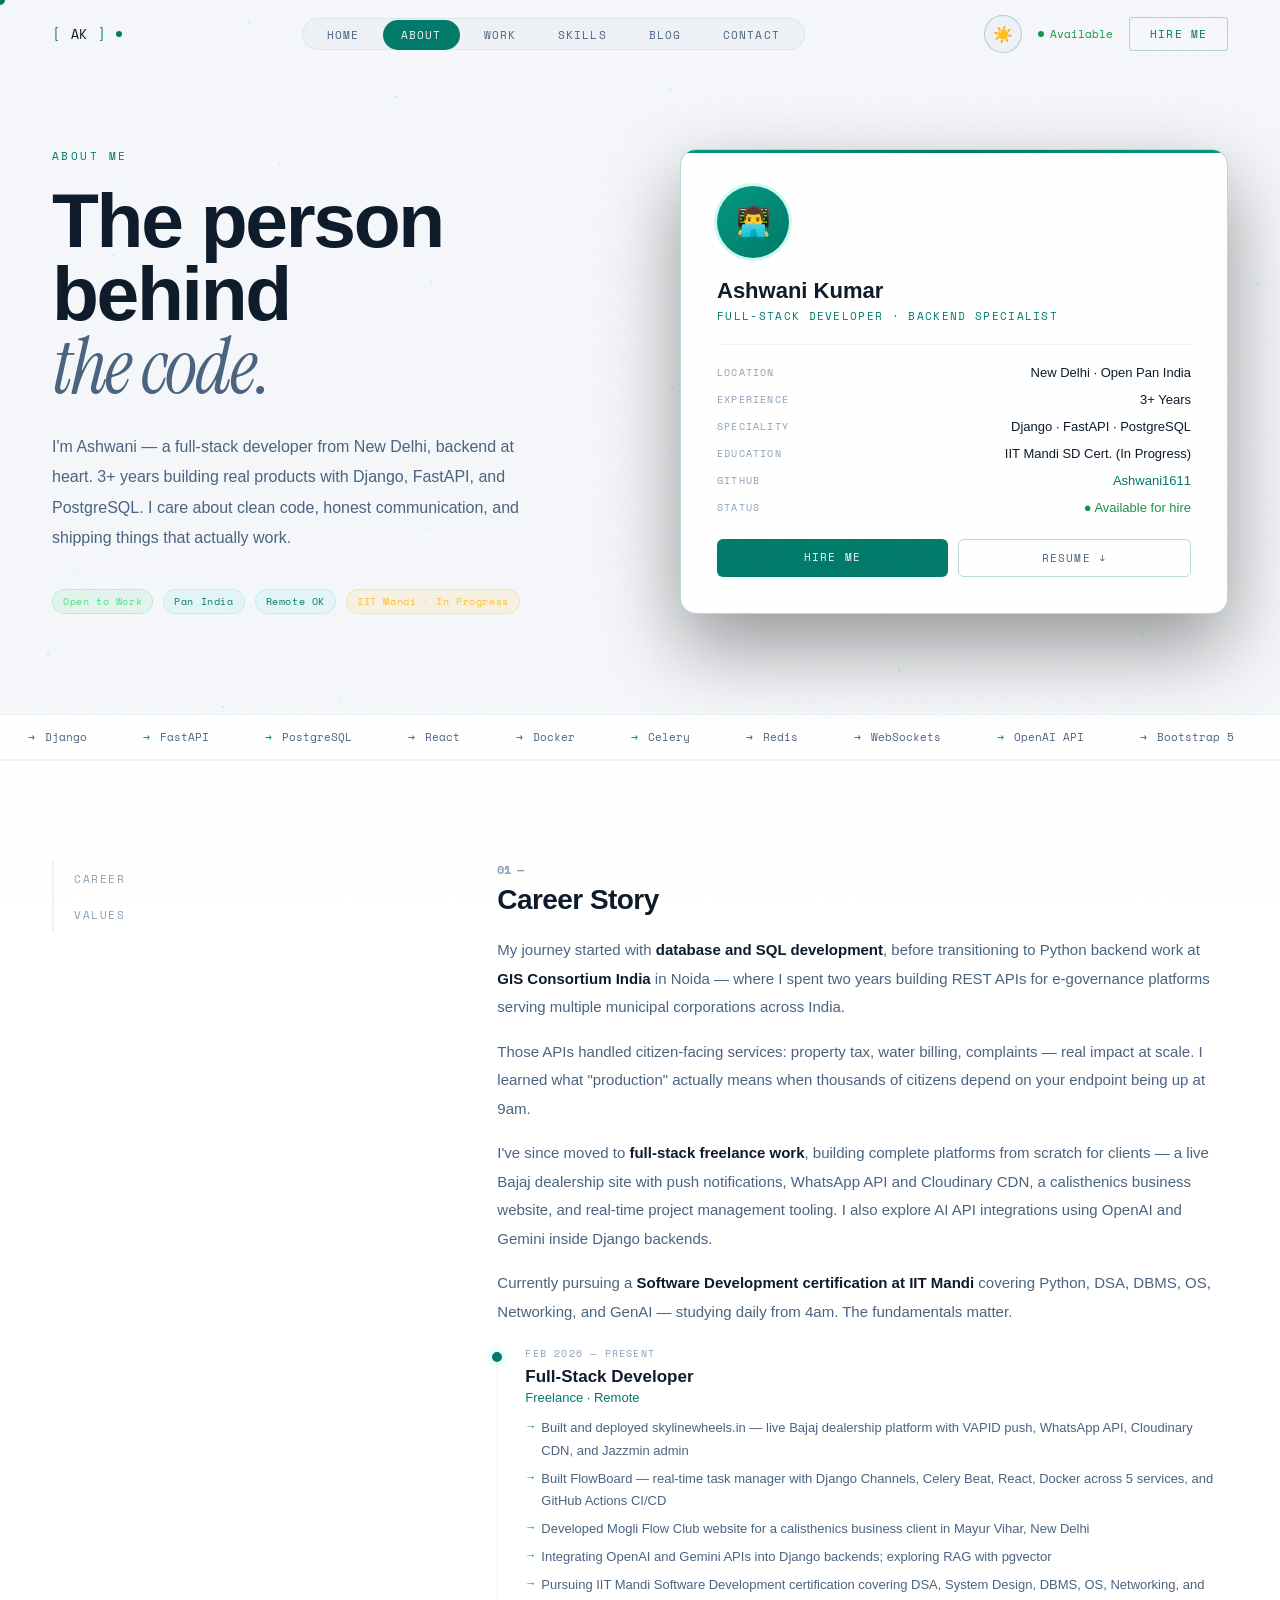
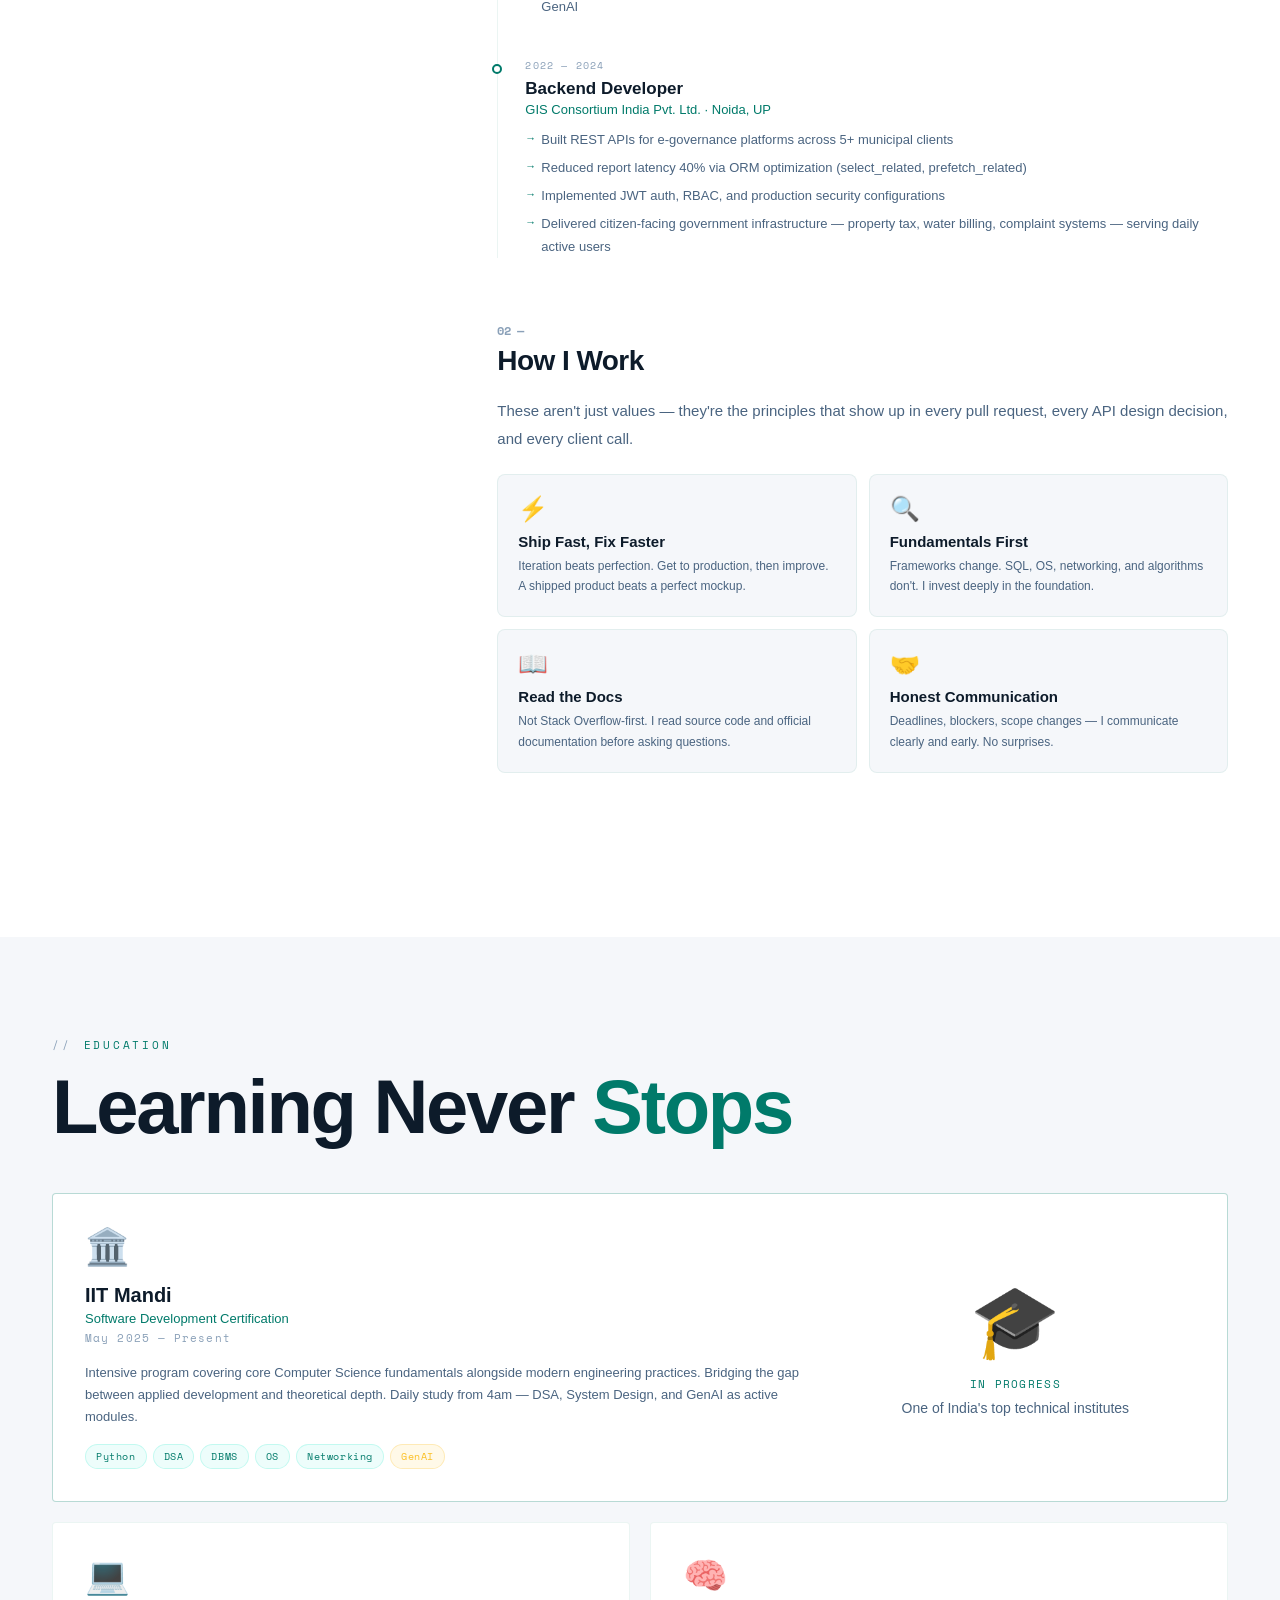
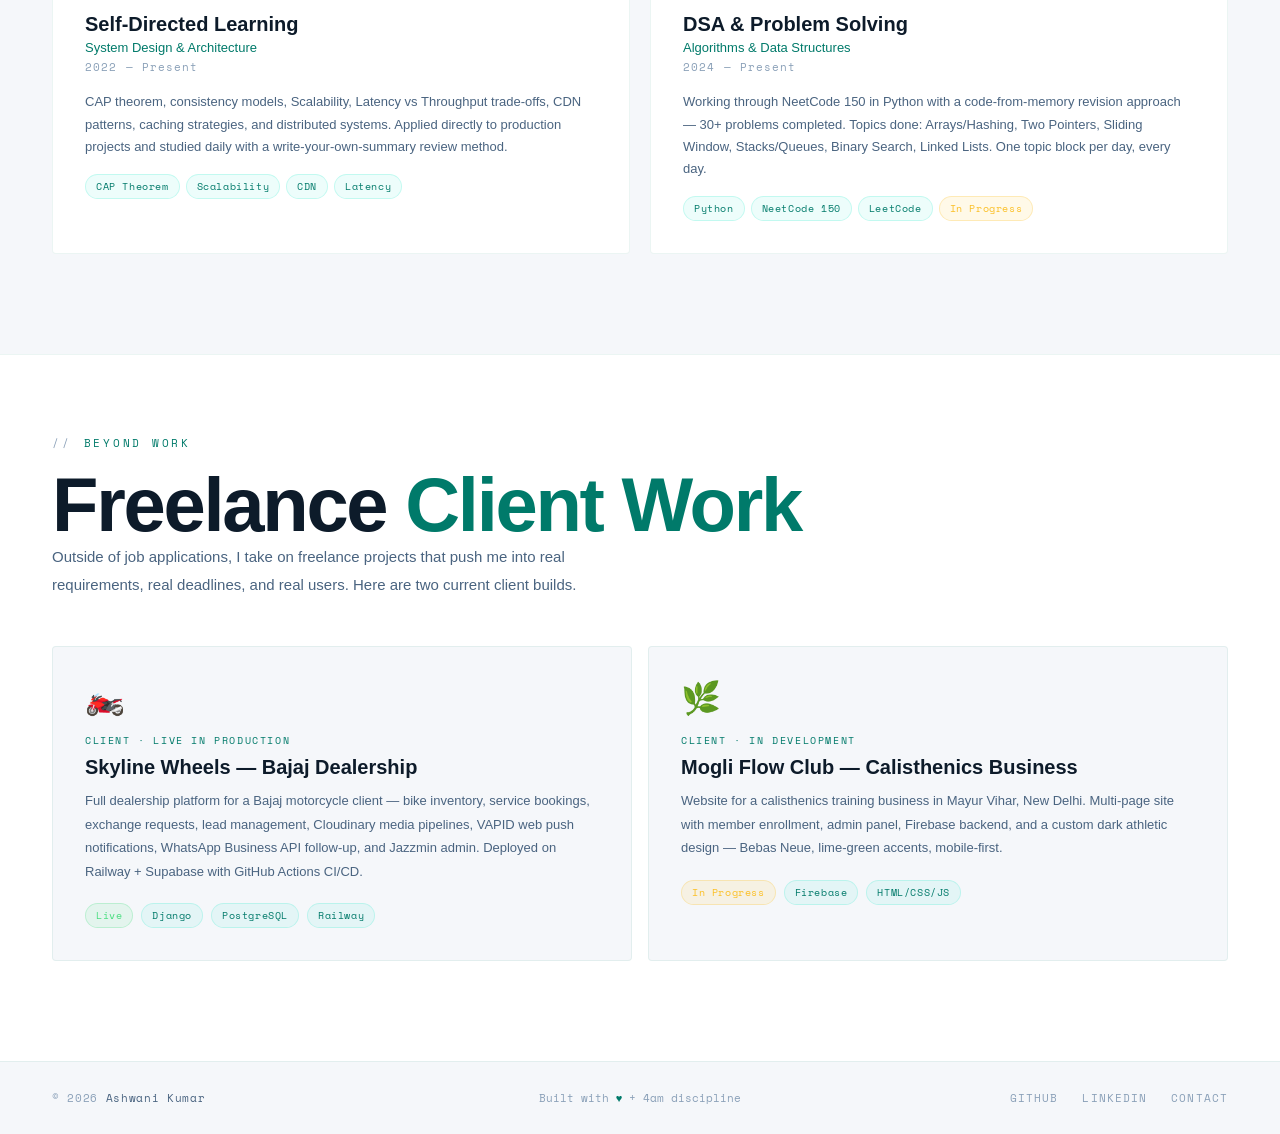
==== commit 1b801467: "update skills and about" ====
--- a/frontend/about.html
+++ b/frontend/about.html
@@ -4,6 +4,25 @@
 <meta charset="UTF-8">
 <meta name="viewport" content="width=device-width,initial-scale=1.0">
 <title>About — Ashwani Kumar</title>
+
+<!-- SEO -->
+<meta name="description" content="About Ashwani Kumar — Full-Stack Developer from New Delhi. 3+ years building Django REST APIs for government e-governance platforms and freelance client projects. IIT Mandi Software Development certification in progress.">
+<meta name="keywords" content="Ashwani Kumar developer, Django developer New Delhi, backend developer India, IIT Mandi software developer, Python developer profile, full stack developer Delhi NCR">
+<meta name="author" content="Ashwani Kumar">
+<meta name="robots" content="index, follow">
+<link rel="canonical" href="https://ashwani.dev/about.html">
+<meta property="og:type" content="profile">
+<meta property="og:title" content="About Ashwani Kumar — Full-Stack Developer | Django · FastAPI · PostgreSQL">
+<meta property="og:description" content="The person behind the code. Django & FastAPI developer from New Delhi with 3+ years in production backend systems. IIT Mandi certified. Open to hire.">
+<meta property="og:url" content="https://ashwani.dev/about.html">
+<meta property="og:image" content="https://ashwani.dev/og-image.png">
+<meta property="og:site_name" content="Ashwani Kumar Portfolio">
+<meta property="og:locale" content="en_IN">
+<meta name="twitter:card" content="summary_large_image">
+<meta name="twitter:title" content="About Ashwani Kumar — Django & FastAPI Developer">
+<meta name="twitter:description" content="3+ years building production backends. IIT Mandi. Live freelance platforms. Available for hire Delhi NCR and Remote.">
+<meta name="twitter:image" content="https://ashwani.dev/og-image.png">
+
 <link rel="stylesheet" href="style.css">
 <style>
 main { position:relative; z-index:1; padding-top:68px; }
@@ -113,7 +132,6 @@
 .story-content p { font-size:15px; color:var(--text2); line-height:1.9; margin-bottom:16px; }
 .story-content strong { color:var(--text); }
 
-
 /* TIMELINE */
 .exp-timeline { position:relative; padding-left:28px; margin-top:20px; }
 .exp-timeline::before {
@@ -181,7 +199,7 @@
 .edu-desc    { font-size:13px; color:var(--text2); line-height:1.7; }
 .edu-subjects{ display:flex; flex-wrap:wrap; gap:6px; margin-top:16px; }
 
-/* BEYOND CODE — freelance client projects ---------------------------------- */
+/* BEYOND CODE */
 #beyond {
   padding:80px 52px 100px;
   background:var(--c1);
@@ -208,11 +226,9 @@
 .beyond-title { font-family:var(--font-head); font-size:20px; font-weight:800; margin-bottom:10px; }
 .beyond-desc  { font-size:13px; color:var(--text2); line-height:1.8; margin-bottom:20px; }
 
-/* pill colour variants */
 .pill.green { background:rgba(74,222,128,.1); color:#4ade80; border-color:rgba(74,222,128,.25); }
 .pill.amber { background:rgba(251,191,36,.1); color:#fbbf24; border-color:rgba(251,191,36,.25); }
 
-/* ── RESPONSIVE ── */
 @media(max-width:1000px){
   #about-hero { grid-template-columns:1fr; }
   .story-inner { grid-template-columns:1fr; }
@@ -241,7 +257,7 @@
   </a>
   <ul class="nav-center">
     <li><a href="index.html">Home</a></li>
-    <li><a href="about.html">About</a></li>
+    <li><a href="about.html" class="active">About</a></li>
     <li><a href="work.html">Work</a></li>
     <li><a href="skills.html">Skills</a></li>
     <li><a href="blog.html">Blog</a></li>
@@ -322,8 +338,8 @@
         <div class="block-title"><span class="num">01 —</span>Career Story</div>
         <p>My journey started with <strong>database and SQL development</strong>, before transitioning to Python backend work at <strong>GIS Consortium India</strong> in Noida — where I spent two years building REST APIs for e-governance platforms serving multiple municipal corporations across India.</p>
         <p>Those APIs handled citizen-facing services: property tax, water billing, complaints — real impact at scale. I learned what "production" actually means when thousands of citizens depend on your endpoint being up at 9am.</p>
-        <p>I've since moved to <strong>full-stack freelance work</strong>, building complete platforms from scratch for clients — live dealership sites, business web apps, and AI API integrations using OpenAI and Gemini inside Django backends.</p>
-        <p>Currently pursuing a <strong>Software Development certification at IIT Mandi</strong> covering Python, DSA, DBMS, OS, Networking, and GenAI. The fundamentals matter.</p>
+        <p>I've since moved to <strong>full-stack freelance work</strong>, building complete platforms from scratch for clients — a live Bajaj dealership site with push notifications, WhatsApp API and Cloudinary CDN, a calisthenics business website, and real-time project management tooling. I also explore AI API integrations using OpenAI and Gemini inside Django backends.</p>
+        <p>Currently pursuing a <strong>Software Development certification at IIT Mandi</strong> covering Python, DSA, DBMS, OS, Networking, and GenAI — studying daily from 4am. The fundamentals matter.</p>
 
         <div class="exp-timeline">
           <div class="exp-item current">
@@ -331,10 +347,11 @@
             <div class="exp-title">Full-Stack Developer</div>
             <div class="exp-company">Freelance · Remote</div>
             <ul class="exp-points">
-              <li>Built and deployed skylinewheels.in — live Bajaj dealership platform in production</li>
-              <li>Implemented VAPID web push, WhatsApp API, Cloudinary CDN, and Jazzmin admin</li>
-              <li>Integrating OpenAI API into client Django backends for AI-powered features</li>
-              <li>Pursuing IIT Mandi Software Development certification</li>
+              <li>Built and deployed skylinewheels.in — live Bajaj dealership platform with VAPID push, WhatsApp API, Cloudinary CDN, and Jazzmin admin</li>
+              <li>Built FlowBoard — real-time task manager with Django Channels, Celery Beat, React, Docker across 5 services, and GitHub Actions CI/CD</li>
+              <li>Developed Mogli Flow Club website for a calisthenics business client in Mayur Vihar, New Delhi</li>
+              <li>Integrating OpenAI and Gemini APIs into Django backends; exploring RAG with pgvector</li>
+              <li>Pursuing IIT Mandi Software Development certification covering DSA, System Design, DBMS, OS, Networking, and GenAI</li>
             </ul>
           </div>
           <div class="exp-item">
@@ -345,7 +362,7 @@
               <li>Built REST APIs for e-governance platforms across 5+ municipal clients</li>
               <li>Reduced report latency 40% via ORM optimization (select_related, prefetch_related)</li>
               <li>Implemented JWT auth, RBAC, and production security configurations</li>
-              <li>Delivered citizen-facing government infrastructure serving daily active users</li>
+              <li>Delivered citizen-facing government infrastructure — property tax, water billing, complaint systems — serving daily active users</li>
             </ul>
           </div>
         </div>
@@ -395,7 +412,7 @@
         <div class="edu-inst">IIT Mandi</div>
         <div class="edu-degree">Software Development Certification</div>
         <div class="edu-year">May 2025 — Present</div>
-        <div class="edu-desc">Intensive program covering core Computer Science fundamentals alongside modern engineering practices. Bridging the gap between applied development and theoretical depth.</div>
+        <div class="edu-desc">Intensive program covering core Computer Science fundamentals alongside modern engineering practices. Bridging the gap between applied development and theoretical depth. Daily study from 4am — DSA, System Design, and GenAI as active modules.</div>
         <div class="edu-subjects">
           <span class="pill">Python</span>
           <span class="pill">DSA</span>
@@ -417,11 +434,13 @@
       <div class="edu-inst">Self-Directed Learning</div>
       <div class="edu-degree">System Design & Architecture</div>
       <div class="edu-year">2022 — Present</div>
-      <div class="edu-desc">CAP theorem, consistency models, CDN, caching strategies, sharding, distributed systems. Applied directly to production projects.</div>
+      <!-- Updated: more topics now covered -->
+      <div class="edu-desc">CAP theorem, consistency models, Scalability, Latency vs Throughput trade-offs, CDN patterns, caching strategies, and distributed systems. Applied directly to production projects and studied daily with a write-your-own-summary review method.</div>
       <div class="edu-subjects">
         <span class="pill">CAP Theorem</span>
         <span class="pill">Scalability</span>
         <span class="pill">CDN</span>
+        <span class="pill">Latency</span>
       </div>
     </div>
 
@@ -430,7 +449,8 @@
       <div class="edu-inst">DSA & Problem Solving</div>
       <div class="edu-degree">Algorithms & Data Structures</div>
       <div class="edu-year">2024 — Present</div>
-      <div class="edu-desc">Working through NeetCode 150 in Python — Arrays, Hashing, Two Pointers, Sliding Window, Stack, Binary Search, Linked Lists, Trees. One topic block per day, every day.</div>
+      <!-- Updated: accurate current progress — 30+ problems, specific topics -->
+      <div class="edu-desc">Working through NeetCode 150 in Python with a code-from-memory revision approach — 30+ problems completed. Topics done: Arrays/Hashing, Two Pointers, Sliding Window, Stacks/Queues, Binary Search, Linked Lists. One topic block per day, every day.</div>
       <div class="edu-subjects">
         <span class="pill">Python</span>
         <span class="pill">NeetCode 150</span>
@@ -458,8 +478,9 @@
         <div class="beyond-title">Skyline Wheels — Bajaj Dealership</div>
         <p class="beyond-desc">
           Full dealership platform for a Bajaj motorcycle client — bike inventory, service bookings,
-          exchange requests, lead management, Cloudinary media, web push notifications, and WhatsApp
-          follow-up. Deployed on Railway + Supabase.
+          exchange requests, lead management, Cloudinary media pipelines, VAPID web push notifications,
+          WhatsApp Business API follow-up, and Jazzmin admin. Deployed on Railway + Supabase with
+          GitHub Actions CI/CD.
         </p>
         <div style="display:flex; gap:8px; flex-wrap:wrap;">
           <span class="pill green">Live</span>
@@ -496,7 +517,7 @@
   <div class="footer-center">Built with <span>♥</span> + 4am discipline</div>
   <div class="footer-right">
     <a href="https://github.com/Ashwani1611" target="_blank" rel="noopener">GitHub</a>
-    <a href="https://linkedin.com/in/ashwani-kumar" target="_blank" rel="noopener">LinkedIn</a>
+    <a href="https://linkedin.com/in/ashwani-kumar-52b453139/" target="_blank" rel="noopener">LinkedIn</a>
     <a href="contact.html">Contact</a>
   </div>
 </footer>
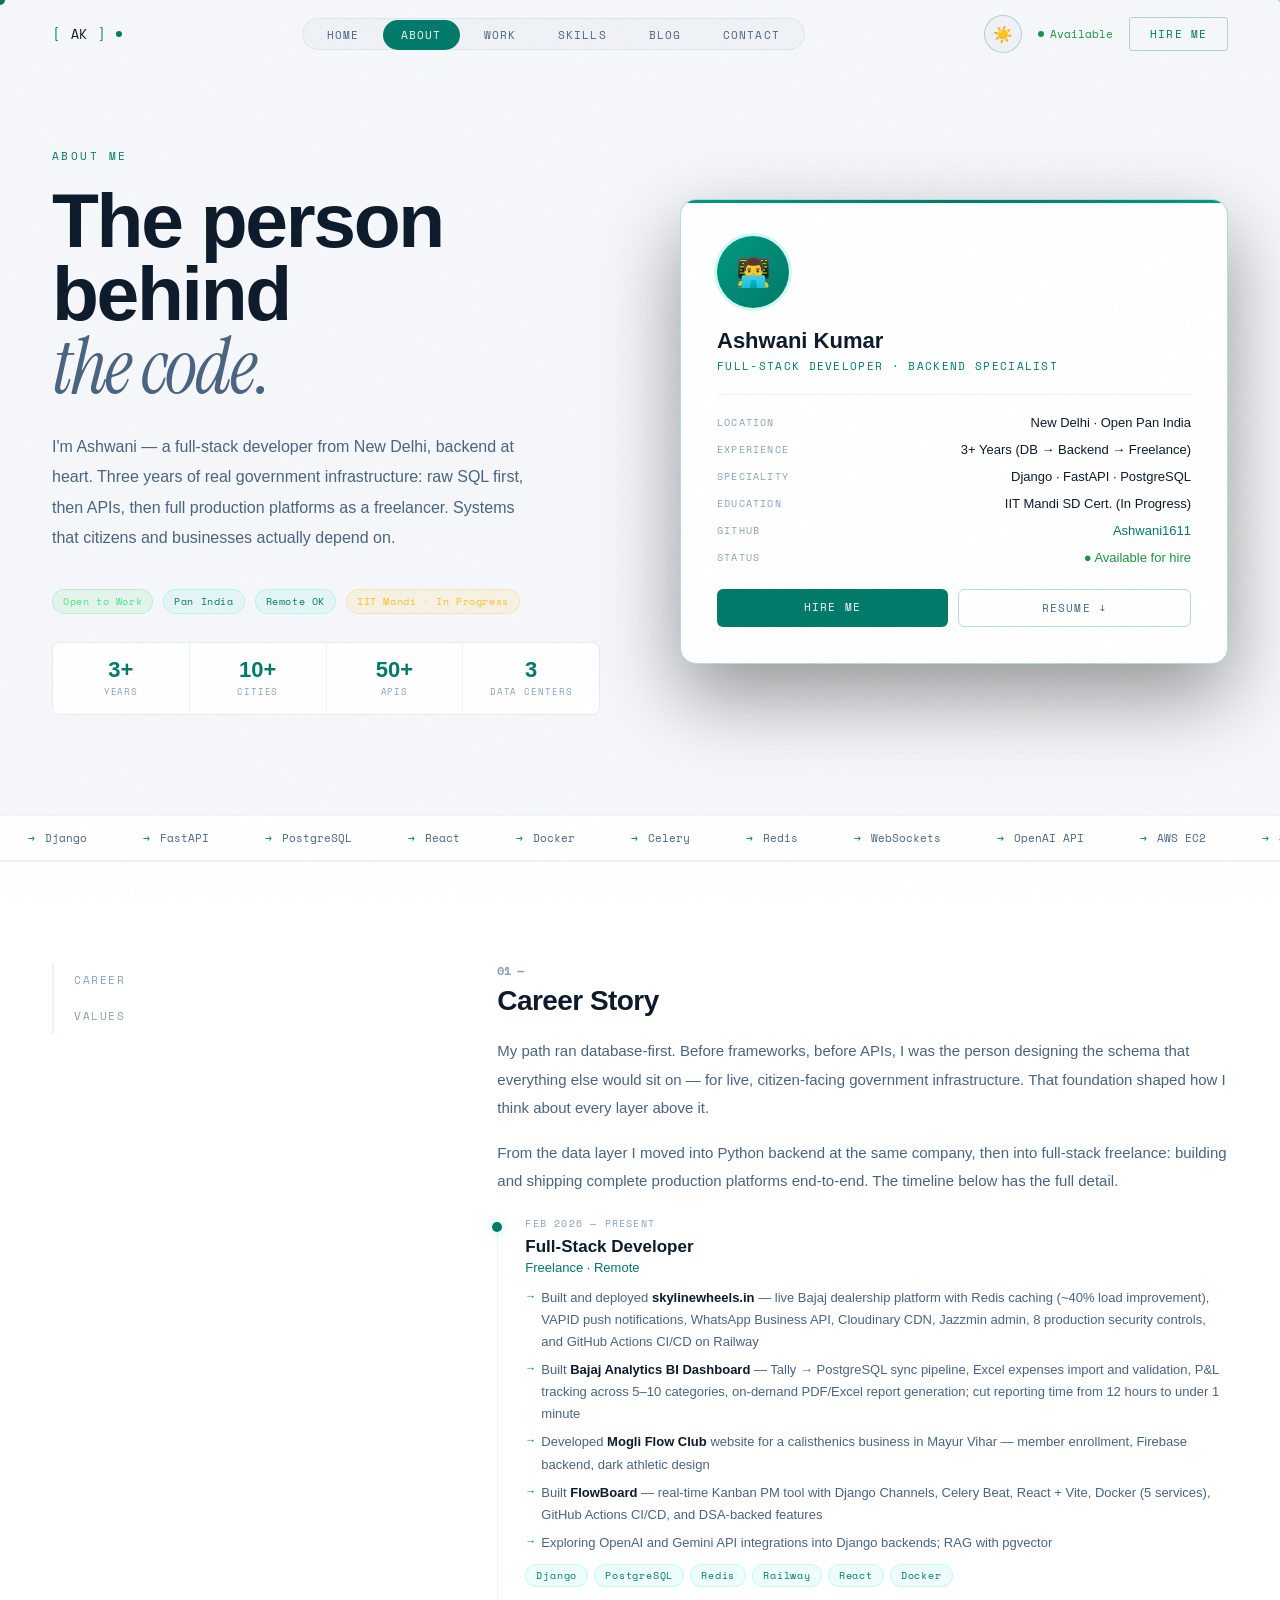
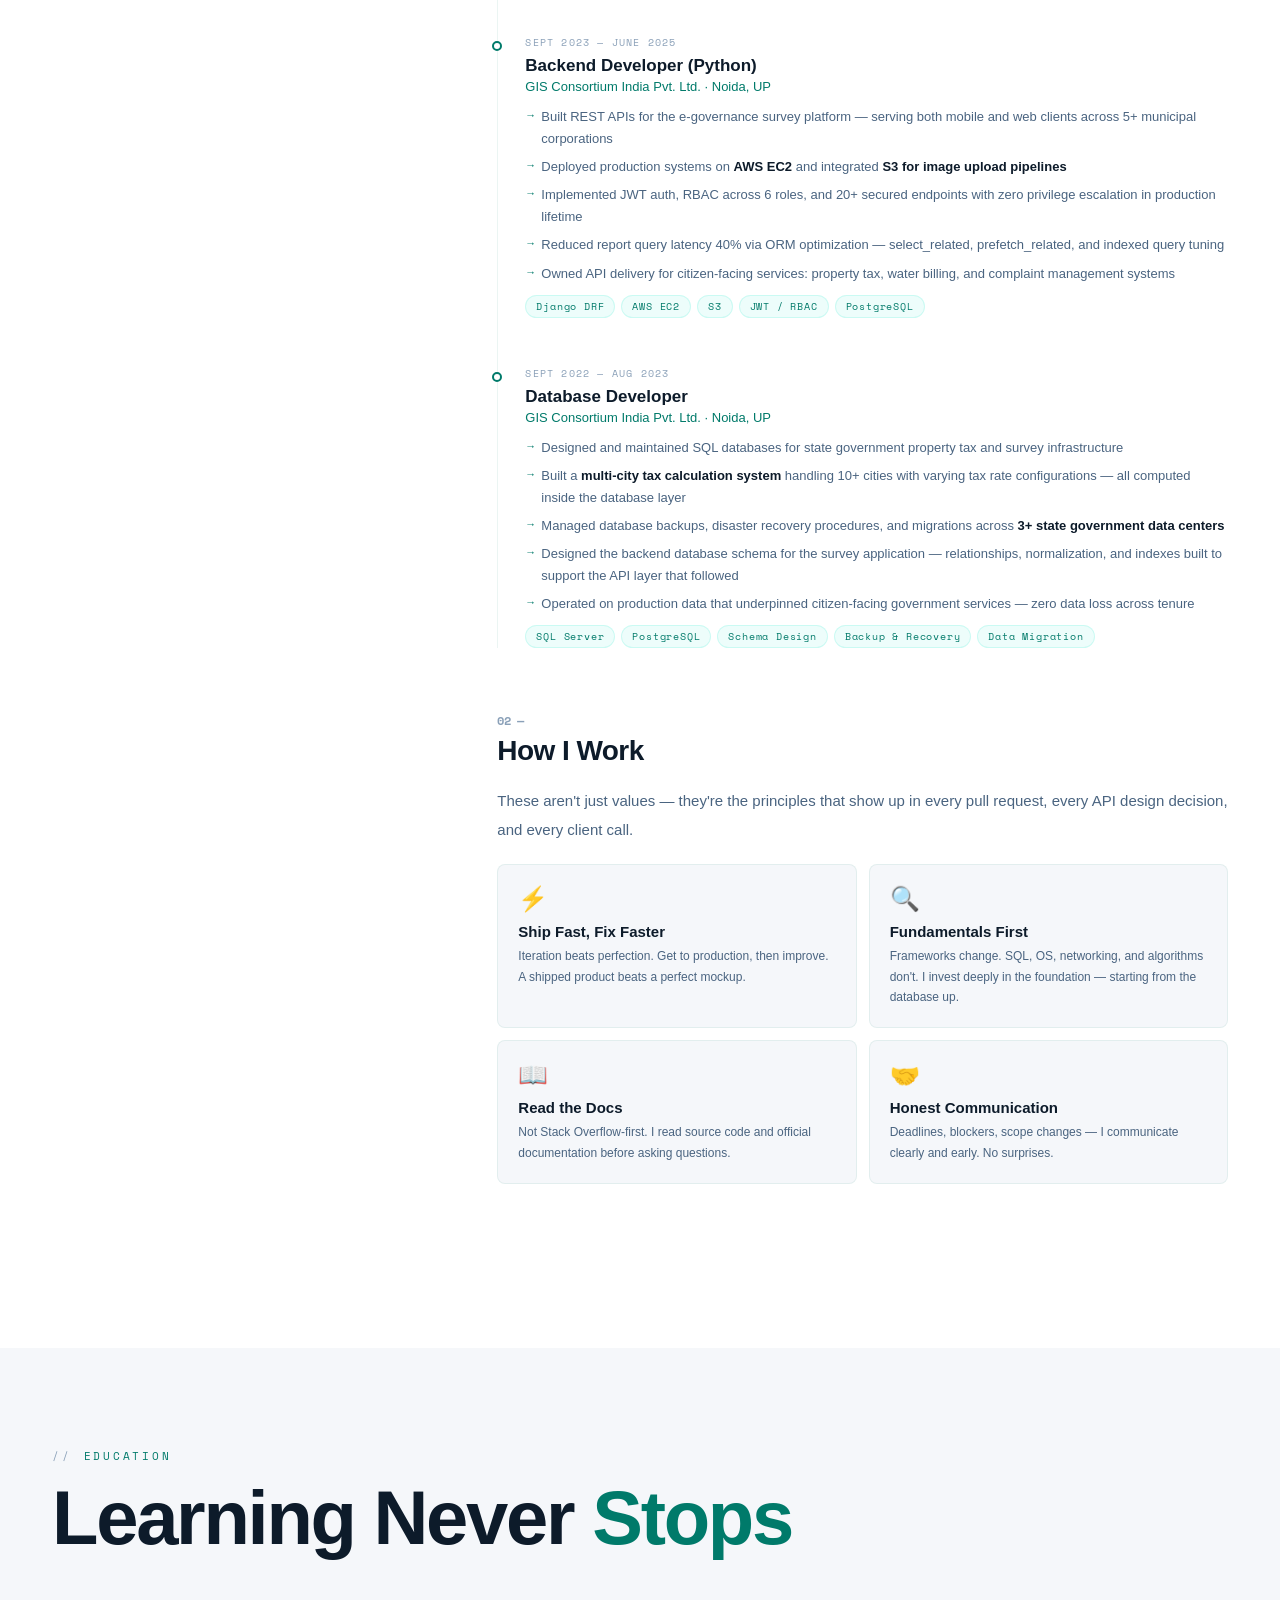
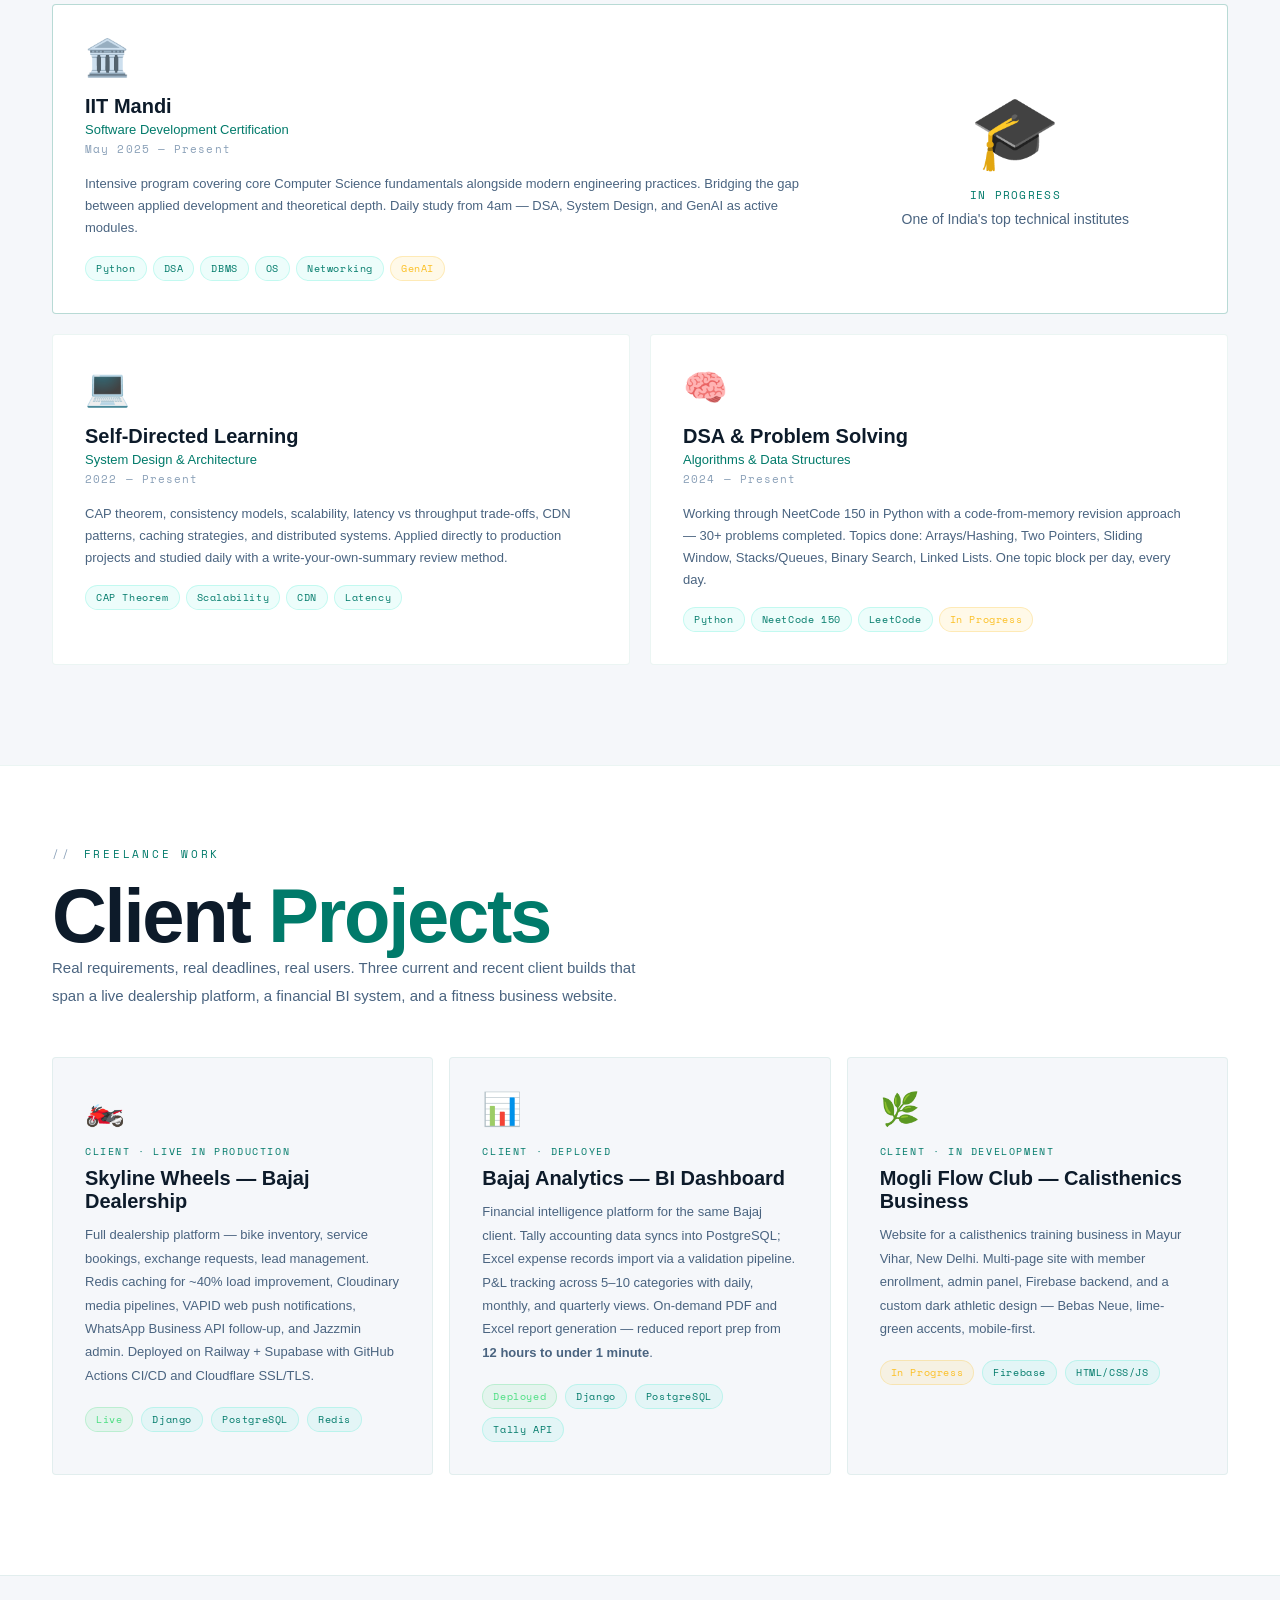
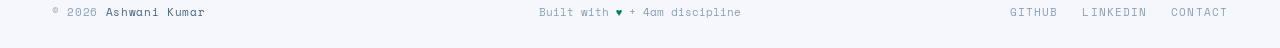
==== commit 0530c233: "update blog secion and about and skills" ====
--- a/frontend/about.html
+++ b/frontend/about.html
@@ -27,7 +27,7 @@
 <style>
 main { position:relative; z-index:1; padding-top:68px; }
 
-/* HERO */
+/* ─── HERO ─────────────────────────────────────────────── */
 #about-hero {
   padding:80px 52px 100px;
   display:grid; grid-template-columns:1fr 1fr;
@@ -61,7 +61,7 @@
   opacity:0; animation:fadeUp .7s .5s forwards;
 }
 
-/* PROFILE CARD */
+/* ─── PROFILE CARD ──────────────────────────────────────── */
 .profile-card {
   background:var(--c1); border:1px solid var(--border2);
   border-radius:16px; padding:36px;
@@ -80,6 +80,9 @@
   font-size:28px; margin-bottom:20px;
   box-shadow:0 0 0 3px rgba(0,229,192,.2);
 }
+/* FIX #15 — emoji is decorative, visually hidden label for SR */
+.profile-avatar span[aria-hidden="true"] { display:contents; }
+
 .profile-name { font-family:var(--font-head); font-size:22px; font-weight:800; margin-bottom:4px; }
 .profile-role { font-family:var(--font-mono); font-size:11px; color:var(--cyan); letter-spacing:.12em; margin-bottom:20px; }
 .profile-divider { height:1px; background:var(--border3); margin:20px 0; }
@@ -102,7 +105,30 @@
 .profile-btn.secondary { border:1px solid var(--border2); color:var(--text2); }
 .profile-btn.secondary:hover { border-color:var(--cyan); color:var(--cyan); }
 
-/* STORY */
+/* ─── CAREER METRICS STRIP ──────────────────────────────── */
+.career-metrics {
+  display:flex; gap:0;
+  border:1px solid var(--border3);
+  border-radius:8px; overflow:hidden;
+  margin-top:28px;
+  opacity:0; animation:fadeUp .7s .6s forwards;
+}
+.cm-item {
+  flex:1; padding:16px 12px; text-align:center;
+  border-right:1px solid var(--border3);
+  background:var(--c1);
+}
+.cm-item:last-child { border-right:none; }
+.cm-n {
+  font-family:var(--font-head); font-size:22px; font-weight:900;
+  color:var(--cyan); line-height:1; margin-bottom:4px;
+}
+.cm-l {
+  font-family:var(--font-mono); font-size:9px;
+  color:var(--text3); letter-spacing:.1em; text-transform:uppercase;
+}
+
+/* ─── STORY ─────────────────────────────────────────────── */
 #story {
   padding:100px 52px;
   background:var(--c1);
@@ -110,12 +136,14 @@
 }
 .story-inner { max-width:1300px; margin:0 auto; display:grid; grid-template-columns:1fr 2fr; gap:80px; align-items:start; }
 .story-nav { position:sticky; top:100px; }
+
+/* FIX #20 — was cursor:none, corrected to pointer */
 .story-nav-item {
   font-family:var(--font-mono); font-size:11px; color:var(--text3);
   letter-spacing:.14em; text-transform:uppercase;
   padding:10px 0 10px 20px;
   border-left:2px solid var(--border3);
-  cursor:none; transition:color .2s, border-color .2s;
+  cursor:pointer; transition:color .2s, border-color .2s;
   display:block; text-decoration:none;
 }
 .story-nav-item.active, .story-nav-item:hover { color:var(--cyan); border-color:var(--cyan); }
@@ -132,13 +160,13 @@
 .story-content p { font-size:15px; color:var(--text2); line-height:1.9; margin-bottom:16px; }
 .story-content strong { color:var(--text); }
 
-/* TIMELINE */
+/* ─── TIMELINE ───────────────────────────────────────────── */
 .exp-timeline { position:relative; padding-left:28px; margin-top:20px; }
 .exp-timeline::before {
   content:''; position:absolute; left:0; top:8px; bottom:0;
   width:1px; background:var(--border3);
 }
-.exp-item { position:relative; margin-bottom:40px; }
+.exp-item { position:relative; margin-bottom:48px; }
 .exp-item::before {
   content:''; position:absolute; left:-33px; top:6px;
   width:10px; height:10px; border-radius:50%;
@@ -155,7 +183,16 @@
 }
 .exp-points li::before { content:'→'; position:absolute; left:0; color:var(--cyan); font-size:11px; }
 
-/* VALUES */
+/* inline metric chips inside timeline */
+.exp-chips { display:flex; flex-wrap:wrap; gap:6px; margin-top:10px; }
+.exp-chip {
+  font-family:var(--font-mono); font-size:10px;
+  background:rgba(0,229,192,.07); border:1px solid rgba(0,229,192,.15);
+  color:var(--cyan); padding:3px 10px; border-radius:100px;
+  letter-spacing:.08em;
+}
+
+/* ─── VALUES ─────────────────────────────────────────────── */
 .values-grid { display:grid; grid-template-columns:1fr 1fr; gap:12px; margin-top:20px; }
 .value-card {
   background:var(--c0); border:1px solid var(--border3);
@@ -167,7 +204,7 @@
 .value-title { font-family:var(--font-head); font-size:15px; font-weight:700; margin-bottom:6px; }
 .value-desc  { font-size:12px; color:var(--text2); line-height:1.7; }
 
-/* EDUCATION */
+/* ─── EDUCATION ──────────────────────────────────────────── */
 #education {
   padding:100px 52px;
   max-width:1300px; margin:0 auto;
@@ -199,14 +236,30 @@
 .edu-desc    { font-size:13px; color:var(--text2); line-height:1.7; }
 .edu-subjects{ display:flex; flex-wrap:wrap; gap:6px; margin-top:16px; }
 
-/* BEYOND CODE */
+/* FIX #18 — replacing inline styles in edu-card.featured with classes */
+.edu-featured-badge {
+  text-align:center; padding:20px;
+}
+.edu-featured-icon {
+  font-size:72px; margin-bottom:12px;
+}
+.edu-featured-status {
+  font-family:var(--font-mono); font-size:11px;
+  color:var(--cyan); letter-spacing:.12em;
+}
+.edu-featured-sub {
+  font-family:var(--font-head); font-size:14px;
+  color:var(--text2); margin-top:8px;
+}
+
+/* ─── BEYOND CODE ────────────────────────────────────────── */
 #beyond {
   padding:80px 52px 100px;
   background:var(--c1);
   border-top:1px solid var(--border3);
 }
 .beyond-inner { max-width:1300px; margin:0 auto; }
-.beyond-grid  { display:grid; grid-template-columns:1fr 1fr; gap:16px; margin-top:48px; }
+.beyond-grid  { display:grid; grid-template-columns:1fr 1fr 1fr; gap:16px; margin-top:48px; }
 .beyond-card  {
   background:var(--c0); border:1px solid var(--border3);
   padding:32px; border-radius:4px;
@@ -226,11 +279,19 @@
 .beyond-title { font-family:var(--font-head); font-size:20px; font-weight:800; margin-bottom:10px; }
 .beyond-desc  { font-size:13px; color:var(--text2); line-height:1.8; margin-bottom:20px; }
 
+/* FIX #18 — replacing inline pill-row styles with a utility class */
+.pill-row { display:flex; gap:8px; flex-wrap:wrap; }
+
 .pill.green { background:rgba(74,222,128,.1); color:#4ade80; border-color:rgba(74,222,128,.25); }
 .pill.amber { background:rgba(251,191,36,.1); color:#fbbf24; border-color:rgba(251,191,36,.25); }
 
+/* ─── RESPONSIVE ─────────────────────────────────────────── */
 @media(max-width:1000px){
   #about-hero { grid-template-columns:1fr; }
+
+  /* FIX #8 — hide profile card on mobile to avoid excessive length */
+  .profile-card { display:none; }
+
   .story-inner { grid-template-columns:1fr; }
   .story-nav   { display:none; }
   .edu-grid    { grid-template-columns:1fr; }
@@ -238,7 +299,19 @@
   .beyond-grid { grid-template-columns:1fr; }
   #about-hero,#story,#education,#beyond { padding-left:20px; padding-right:20px; }
   .values-grid { grid-template-columns:1fr; }
-}
+  .career-metrics { flex-wrap:wrap; }
+  .cm-item { flex:0 0 50%; }
+}
+
+/* FIX — respect reduced motion preference */
+@media (prefers-reduced-motion: reduce) {
+  *, *::before, *::after {
+    animation-duration: .01ms !important;
+    animation-iteration-count: 1 !important;
+    transition-duration: .01ms !important;
+  }
+}
+
 @keyframes fadeUp { from{opacity:0;transform:translateY(18px)} to{opacity:1;transform:none} }
 </style>
 </head>
@@ -246,8 +319,9 @@
 <div id="cursor"></div>
 <div id="cursor-ring"></div>
 <div id="scroll-progress"></div>
-<div id="page-transition"></div>
-<div id="pt-label"></div>
+<!-- FIX #4 — hide page-transition divs by default to avoid CLS -->
+<div id="page-transition" style="display:none;"></div>
+<div id="pt-label" style="display:none;"></div>
 <canvas id="bg-canvas"></canvas>
 
 <nav id="nav">
@@ -287,10 +361,12 @@
   <div class="about-hero-left">
     <div class="eyebrow">About Me</div>
     <h1>The person<br>behind<br><span class="s">the code.</span></h1>
+    <!-- FIX #12 — trimmed lead to hook only; detail lives in timeline -->
     <p class="lead">
       I'm Ashwani — a full-stack developer from New Delhi, backend at heart.
-      3+ years building real products with Django, FastAPI, and PostgreSQL.
-      I care about clean code, honest communication, and shipping things that actually work.
+      Three years of real government infrastructure: raw SQL first, then APIs,
+      then full production platforms as a freelancer. Systems that citizens
+      and businesses actually depend on.
     </p>
     <div class="about-badges">
       <span class="pill green">Open to Work</span>
@@ -298,22 +374,46 @@
       <span class="pill">Remote OK</span>
       <span class="pill amber">IIT Mandi · In Progress</span>
     </div>
+
+    <div class="career-metrics">
+      <div class="cm-item">
+        <div class="cm-n">3+</div>
+        <div class="cm-l">Years</div>
+      </div>
+      <div class="cm-item">
+        <div class="cm-n">10+</div>
+        <div class="cm-l">Cities</div>
+      </div>
+      <div class="cm-item">
+        <div class="cm-n">50+</div>
+        <div class="cm-l">APIs</div>
+      </div>
+      <div class="cm-item">
+        <div class="cm-n">3</div>
+        <div class="cm-l">Data Centers</div>
+      </div>
+    </div>
   </div>
 
   <div class="profile-card">
-    <div class="profile-avatar">👨‍💻</div>
+    <!-- FIX #15 — emoji marked aria-hidden, sr-only label added -->
+    <div class="profile-avatar" role="img" aria-label="Developer avatar">
+      <span aria-hidden="true">👨‍💻</span>
+    </div>
     <div class="profile-name">Ashwani Kumar</div>
     <div class="profile-role">FULL-STACK DEVELOPER · BACKEND SPECIALIST</div>
     <div class="profile-divider"></div>
     <div class="profile-row"><span class="lbl">Location</span><span class="val">New Delhi · Open Pan India</span></div>
-    <div class="profile-row"><span class="lbl">Experience</span><span class="val">3+ Years</span></div>
+    <div class="profile-row"><span class="lbl">Experience</span><span class="val">3+ Years (DB → Backend → Freelance)</span></div>
     <div class="profile-row"><span class="lbl">Speciality</span><span class="val">Django · FastAPI · PostgreSQL</span></div>
     <div class="profile-row"><span class="lbl">Education</span><span class="val">IIT Mandi SD Cert. (In Progress)</span></div>
     <div class="profile-row"><span class="lbl">GitHub</span><span class="val"><a href="https://github.com/Ashwani1611" target="_blank" rel="noopener">Ashwani1611</a></span></div>
     <div class="profile-row"><span class="lbl">Status</span><span class="val" style="color:var(--green)">● Available for hire</span></div>
     <div class="profile-actions">
       <a href="contact.html" class="profile-btn primary">Hire Me</a>
-      <a href="#" class="profile-btn secondary" download>Resume ↓</a>
+      <!-- FIX #1 — was href="#"; now points to actual resume file -->
+      <!-- FIX #9 — aria-label added for screen readers -->
+      <a href="ashwani-kumar-resume.pdf" class="profile-btn secondary" download aria-label="Download resume PDF">Resume ↓</a>
     </div>
   </div>
 </section>
@@ -326,7 +426,8 @@
 <!-- STORY -->
 <section id="story">
   <div class="story-inner">
-    <nav class="story-nav reveal-left">
+    <!-- FIX #11 — story-nav hidden on mobile; kept for desktop sticky nav -->
+    <nav class="story-nav reveal-left" aria-label="Story sections">
       <a href="#career"  class="story-nav-item active">Career</a>
       <a href="#values"  class="story-nav-item">Values</a>
     </nav>
@@ -334,37 +435,81 @@
     <div class="story-content">
 
       <!-- CAREER -->
+      <!-- FIX #10 — data-delay read by main.js; kept as-is, works if main.js handles it -->
       <div class="block reveal" id="career">
         <div class="block-title"><span class="num">01 —</span>Career Story</div>
-        <p>My journey started with <strong>database and SQL development</strong>, before transitioning to Python backend work at <strong>GIS Consortium India</strong> in Noida — where I spent two years building REST APIs for e-governance platforms serving multiple municipal corporations across India.</p>
-        <p>Those APIs handled citizen-facing services: property tax, water billing, complaints — real impact at scale. I learned what "production" actually means when thousands of citizens depend on your endpoint being up at 9am.</p>
-        <p>I've since moved to <strong>full-stack freelance work</strong>, building complete platforms from scratch for clients — a live Bajaj dealership site with push notifications, WhatsApp API and Cloudinary CDN, a calisthenics business website, and real-time project management tooling. I also explore AI API integrations using OpenAI and Gemini inside Django backends.</p>
-        <p>Currently pursuing a <strong>Software Development certification at IIT Mandi</strong> covering Python, DSA, DBMS, OS, Networking, and GenAI — studying daily from 4am. The fundamentals matter.</p>
+
+        <!-- FIX #12 — prose is now a concise hook; removed content duplicated in timeline -->
+        <p>My path ran database-first. Before frameworks, before APIs, I was the person designing the schema that everything else would sit on — for live, citizen-facing government infrastructure. That foundation shaped how I think about every layer above it.</p>
+
+        <p>From the data layer I moved into Python backend at the same company, then into full-stack freelance: building and shipping complete production platforms end-to-end. The timeline below has the full detail.</p>
 
         <div class="exp-timeline">
+
+          <!-- FREELANCE -->
           <div class="exp-item current">
             <div class="exp-meta">FEB 2026 — PRESENT</div>
             <div class="exp-title">Full-Stack Developer</div>
             <div class="exp-company">Freelance · Remote</div>
             <ul class="exp-points">
-              <li>Built and deployed skylinewheels.in — live Bajaj dealership platform with VAPID push, WhatsApp API, Cloudinary CDN, and Jazzmin admin</li>
-              <li>Built FlowBoard — real-time task manager with Django Channels, Celery Beat, React, Docker across 5 services, and GitHub Actions CI/CD</li>
-              <li>Developed Mogli Flow Club website for a calisthenics business client in Mayur Vihar, New Delhi</li>
-              <li>Integrating OpenAI and Gemini APIs into Django backends; exploring RAG with pgvector</li>
-              <li>Pursuing IIT Mandi Software Development certification covering DSA, System Design, DBMS, OS, Networking, and GenAI</li>
+              <li>Built and deployed <strong>skylinewheels.in</strong> — live Bajaj dealership platform with Redis caching (~40% load improvement), VAPID push notifications, WhatsApp Business API, Cloudinary CDN, Jazzmin admin, 8 production security controls, and GitHub Actions CI/CD on Railway</li>
+              <li>Built <strong>Bajaj Analytics BI Dashboard</strong> — Tally → PostgreSQL sync pipeline, Excel expenses import and validation, P&L tracking across 5–10 categories, on-demand PDF/Excel report generation; cut reporting time from 12 hours to under 1 minute</li>
+              <li>Developed <strong>Mogli Flow Club</strong> website for a calisthenics business in Mayur Vihar — member enrollment, Firebase backend, dark athletic design</li>
+              <li>Built <strong>FlowBoard</strong> — real-time Kanban PM tool with Django Channels, Celery Beat, React + Vite, Docker (5 services), GitHub Actions CI/CD, and DSA-backed features</li>
+              <li>Exploring OpenAI and Gemini API integrations into Django backends; RAG with pgvector</li>
             </ul>
+            <div class="exp-chips">
+              <span class="exp-chip">Django</span>
+              <span class="exp-chip">PostgreSQL</span>
+              <span class="exp-chip">Redis</span>
+              <span class="exp-chip">Railway</span>
+              <span class="exp-chip">React</span>
+              <span class="exp-chip">Docker</span>
+            </div>
           </div>
+
+          <!-- PYTHON BACKEND -->
           <div class="exp-item">
-            <div class="exp-meta">2022 — 2024</div>
-            <div class="exp-title">Backend Developer</div>
+            <div class="exp-meta">SEPT 2023 — JUNE 2025</div>
+            <div class="exp-title">Backend Developer (Python)</div>
             <div class="exp-company">GIS Consortium India Pvt. Ltd. · Noida, UP</div>
             <ul class="exp-points">
-              <li>Built REST APIs for e-governance platforms across 5+ municipal clients</li>
-              <li>Reduced report latency 40% via ORM optimization (select_related, prefetch_related)</li>
-              <li>Implemented JWT auth, RBAC, and production security configurations</li>
-              <li>Delivered citizen-facing government infrastructure — property tax, water billing, complaint systems — serving daily active users</li>
+              <li>Built REST APIs for the e-governance survey platform — serving both mobile and web clients across 5+ municipal corporations</li>
+              <li>Deployed production systems on <strong>AWS EC2</strong> and integrated <strong>S3 for image upload pipelines</strong></li>
+              <li>Implemented JWT auth, RBAC across 6 roles, and 20+ secured endpoints with zero privilege escalation in production lifetime</li>
+              <li>Reduced report query latency 40% via ORM optimization — select_related, prefetch_related, and indexed query tuning</li>
+              <li>Owned API delivery for citizen-facing services: property tax, water billing, and complaint management systems</li>
             </ul>
+            <div class="exp-chips">
+              <span class="exp-chip">Django DRF</span>
+              <span class="exp-chip">AWS EC2</span>
+              <span class="exp-chip">S3</span>
+              <span class="exp-chip">JWT / RBAC</span>
+              <span class="exp-chip">PostgreSQL</span>
+            </div>
           </div>
+
+          <!-- DATABASE DEVELOPER -->
+          <div class="exp-item">
+            <div class="exp-meta">SEPT 2022 — AUG 2023</div>
+            <div class="exp-title">Database Developer</div>
+            <div class="exp-company">GIS Consortium India Pvt. Ltd. · Noida, UP</div>
+            <ul class="exp-points">
+              <li>Designed and maintained SQL databases for state government property tax and survey infrastructure</li>
+              <li>Built a <strong>multi-city tax calculation system</strong> handling 10+ cities with varying tax rate configurations — all computed inside the database layer</li>
+              <li>Managed database backups, disaster recovery procedures, and migrations across <strong>3+ state government data centers</strong></li>
+              <li>Designed the backend database schema for the survey application — relationships, normalization, and indexes built to support the API layer that followed</li>
+              <li>Operated on production data that underpinned citizen-facing government services — zero data loss across tenure</li>
+            </ul>
+            <div class="exp-chips">
+              <span class="exp-chip">SQL Server</span>
+              <span class="exp-chip">PostgreSQL</span>
+              <span class="exp-chip">Schema Design</span>
+              <span class="exp-chip">Backup & Recovery</span>
+              <span class="exp-chip">Data Migration</span>
+            </div>
+          </div>
+
         </div>
       </div>
 
@@ -374,22 +519,22 @@
         <p>These aren't just values — they're the principles that show up in every pull request, every API design decision, and every client call.</p>
         <div class="values-grid">
           <div class="value-card">
-            <div class="value-icon">⚡</div>
+            <div class="value-icon" aria-hidden="true">⚡</div>
             <div class="value-title">Ship Fast, Fix Faster</div>
             <div class="value-desc">Iteration beats perfection. Get to production, then improve. A shipped product beats a perfect mockup.</div>
           </div>
           <div class="value-card">
-            <div class="value-icon">🔍</div>
+            <div class="value-icon" aria-hidden="true">🔍</div>
             <div class="value-title">Fundamentals First</div>
-            <div class="value-desc">Frameworks change. SQL, OS, networking, and algorithms don't. I invest deeply in the foundation.</div>
+            <div class="value-desc">Frameworks change. SQL, OS, networking, and algorithms don't. I invest deeply in the foundation — starting from the database up.</div>
           </div>
           <div class="value-card">
-            <div class="value-icon">📖</div>
+            <div class="value-icon" aria-hidden="true">📖</div>
             <div class="value-title">Read the Docs</div>
             <div class="value-desc">Not Stack Overflow-first. I read source code and official documentation before asking questions.</div>
           </div>
           <div class="value-card">
-            <div class="value-icon">🤝</div>
+            <div class="value-icon" aria-hidden="true">🤝</div>
             <div class="value-title">Honest Communication</div>
             <div class="value-desc">Deadlines, blockers, scope changes — I communicate clearly and early. No surprises.</div>
           </div>
@@ -408,10 +553,11 @@
 
     <div class="edu-card featured reveal">
       <div>
-        <div class="edu-logo">🏛️</div>
+        <div class="edu-logo" aria-hidden="true">🏛️</div>
         <div class="edu-inst">IIT Mandi</div>
         <div class="edu-degree">Software Development Certification</div>
         <div class="edu-year">May 2025 — Present</div>
+        <!-- FIX #13 — removed duplicate "4am" mention; it only lives here now -->
         <div class="edu-desc">Intensive program covering core Computer Science fundamentals alongside modern engineering practices. Bridging the gap between applied development and theoretical depth. Daily study from 4am — DSA, System Design, and GenAI as active modules.</div>
         <div class="edu-subjects">
           <span class="pill">Python</span>
@@ -422,20 +568,20 @@
           <span class="pill amber">GenAI</span>
         </div>
       </div>
-      <div style="text-align:center; padding:20px;">
-        <div style="font-size:72px; margin-bottom:12px;">🎓</div>
-        <div style="font-family:var(--font-mono); font-size:11px; color:var(--cyan); letter-spacing:.12em;">IN PROGRESS</div>
-        <div style="font-family:var(--font-head); font-size:14px; color:var(--text2); margin-top:8px;">One of India's top technical institutes</div>
+      <!-- FIX #18 — replaced inline styles with semantic classes -->
+      <div class="edu-featured-badge">
+        <div class="edu-featured-icon" aria-hidden="true">🎓</div>
+        <div class="edu-featured-status">IN PROGRESS</div>
+        <div class="edu-featured-sub">One of India's top technical institutes</div>
       </div>
     </div>
 
     <div class="edu-card reveal" data-delay="80">
-      <div class="edu-logo">💻</div>
+      <div class="edu-logo" aria-hidden="true">💻</div>
       <div class="edu-inst">Self-Directed Learning</div>
       <div class="edu-degree">System Design & Architecture</div>
       <div class="edu-year">2022 — Present</div>
-      <!-- Updated: more topics now covered -->
-      <div class="edu-desc">CAP theorem, consistency models, Scalability, Latency vs Throughput trade-offs, CDN patterns, caching strategies, and distributed systems. Applied directly to production projects and studied daily with a write-your-own-summary review method.</div>
+      <div class="edu-desc">CAP theorem, consistency models, scalability, latency vs throughput trade-offs, CDN patterns, caching strategies, and distributed systems. Applied directly to production projects and studied daily with a write-your-own-summary review method.</div>
       <div class="edu-subjects">
         <span class="pill">CAP Theorem</span>
         <span class="pill">Scalability</span>
@@ -445,11 +591,10 @@
     </div>
 
     <div class="edu-card reveal" data-delay="160">
-      <div class="edu-logo">🧠</div>
+      <div class="edu-logo" aria-hidden="true">🧠</div>
       <div class="edu-inst">DSA & Problem Solving</div>
       <div class="edu-degree">Algorithms & Data Structures</div>
       <div class="edu-year">2024 — Present</div>
-      <!-- Updated: accurate current progress — 30+ problems, specific topics -->
       <div class="edu-desc">Working through NeetCode 150 in Python with a code-from-memory revision approach — 30+ problems completed. Topics done: Arrays/Hashing, Two Pointers, Sliding Window, Stacks/Queues, Binary Search, Linked Lists. One topic block per day, every day.</div>
       <div class="edu-subjects">
         <span class="pill">Python</span>
@@ -465,33 +610,52 @@
 <!-- BEYOND CODE — freelance client projects -->
 <section id="beyond">
   <div class="beyond-inner">
-    <div class="section-tag reveal">Beyond Work</div>
-    <h2 class="big-title reveal" data-delay="80">Freelance <span class="c">Client Work</span></h2>
-    <p class="reveal" data-delay="120" style="max-width:600px; font-size:15px; color:var(--text2); line-height:1.85; margin-bottom:0;">
-      Outside of job applications, I take on freelance projects that push me into real requirements, real deadlines, and real users. Here are two current client builds.
+    <div class="section-tag reveal">Freelance Work</div>
+    <h2 class="big-title reveal" data-delay="80">Client <span class="c">Projects</span></h2>
+    <p class="reveal" data-delay="120" style="max-width:620px; font-size:15px; color:var(--text2); line-height:1.85; margin-bottom:0;">
+      Real requirements, real deadlines, real users. Three current and recent client builds that span a live dealership platform, a financial BI system, and a fitness business website.
     </p>
     <div class="beyond-grid">
 
       <div class="beyond-card reveal" data-delay="80">
-        <div class="beyond-icon">🏍️</div>
+        <div class="beyond-icon" aria-hidden="true">🏍️</div>
         <div class="beyond-client">Client · Live in Production</div>
         <div class="beyond-title">Skyline Wheels — Bajaj Dealership</div>
         <p class="beyond-desc">
-          Full dealership platform for a Bajaj motorcycle client — bike inventory, service bookings,
-          exchange requests, lead management, Cloudinary media pipelines, VAPID web push notifications,
+          Full dealership platform — bike inventory, service bookings, exchange requests, lead management.
+          Redis caching for ~40% load improvement, Cloudinary media pipelines, VAPID web push notifications,
           WhatsApp Business API follow-up, and Jazzmin admin. Deployed on Railway + Supabase with
-          GitHub Actions CI/CD.
+          GitHub Actions CI/CD and Cloudflare SSL/TLS.
         </p>
-        <div style="display:flex; gap:8px; flex-wrap:wrap;">
+        <!-- FIX #18 — replaced inline style with .pill-row class -->
+        <div class="pill-row">
           <span class="pill green">Live</span>
           <span class="pill">Django</span>
           <span class="pill">PostgreSQL</span>
-          <span class="pill">Railway</span>
+          <span class="pill">Redis</span>
         </div>
       </div>
 
+      <div class="beyond-card reveal" data-delay="120">
+        <div class="beyond-icon" aria-hidden="true">📊</div>
+        <div class="beyond-client">Client · Deployed</div>
+        <div class="beyond-title">Bajaj Analytics — BI Dashboard</div>
+        <p class="beyond-desc">
+          Financial intelligence platform for the same Bajaj client. Tally accounting data syncs into
+          PostgreSQL; Excel expense records import via a validation pipeline. P&L tracking across
+          5–10 categories with daily, monthly, and quarterly views. On-demand PDF and Excel report
+          generation — reduced report prep from <strong>12 hours to under 1 minute</strong>.
+        </p>
+        <div class="pill-row">
+          <span class="pill green">Deployed</span>
+          <span class="pill">Django</span>
+          <span class="pill">PostgreSQL</span>
+          <span class="pill">Tally API</span>
+        </div>
+      </div>
+
       <div class="beyond-card reveal" data-delay="160">
-        <div class="beyond-icon">🌿</div>
+        <div class="beyond-icon" aria-hidden="true">🌿</div>
         <div class="beyond-client">Client · In Development</div>
         <div class="beyond-title">Mogli Flow Club — Calisthenics Business</div>
         <p class="beyond-desc">
@@ -499,7 +663,7 @@
           with member enrollment, admin panel, Firebase backend, and a custom dark athletic
           design — Bebas Neue, lime-green accents, mobile-first.
         </p>
-        <div style="display:flex; gap:8px; flex-wrap:wrap;">
+        <div class="pill-row">
           <span class="pill amber">In Progress</span>
           <span class="pill">Firebase</span>
           <span class="pill">HTML/CSS/JS</span>
@@ -524,25 +688,34 @@
 
 <script src="main.js"></script>
 <script>
+// FIX #6 — ticker duplicated only 2× instead of 4×, then doubled by innerHTML duplication
+// Result: 4 copies total — enough for seamless loop, far fewer DOM nodes
 const techs = [
   'Django','FastAPI','PostgreSQL','React','Docker',
   'Celery','Redis','WebSockets','OpenAI API',
-  'Bootstrap 5','Railway','Supabase','Cloudinary','IIT Mandi'
+  'AWS EC2','S3','Railway','Supabase','Cloudinary','IIT Mandi',
+  'SQL Server','MSSQL','Tally Sync'
 ];
 const t = document.getElementById('ticker');
-const html = [...techs,...techs,...techs,...techs]
+// FIX #6 — was: [...techs,...techs,...techs,...techs] (4x) then html+html (= 8x total)
+// Now: techs twice, then html+html gives 4x total — sufficient for loop, cleaner DOM
+const html = [...techs, ...techs]
   .map(x => `<div class="ticker-item"><span class="sep">→</span>${x}</div>`)
   .join('');
 t.innerHTML = html + html;
 
 // Story nav active scroll
+// FIX #10 — verified data-delay is applied here if main.js doesn't handle it
 const blocks   = document.querySelectorAll('.block');
 const navItems = document.querySelectorAll('.story-nav-item');
 window.addEventListener('scroll', () => {
   let cur = '';
   blocks.forEach(b => { if (window.scrollY >= b.offsetTop - 160) cur = b.id; });
   navItems.forEach(n => n.classList.toggle('active', n.getAttribute('href') === '#' + cur));
-});
+}, { passive: true }); // FIX — passive listener for scroll performance
+
+// FIX #4 — show page-transition elements only when triggered by main.js
+// They are hidden by default via inline style; main.js should remove the style when needed
 </script>
 </body>
 </html>
